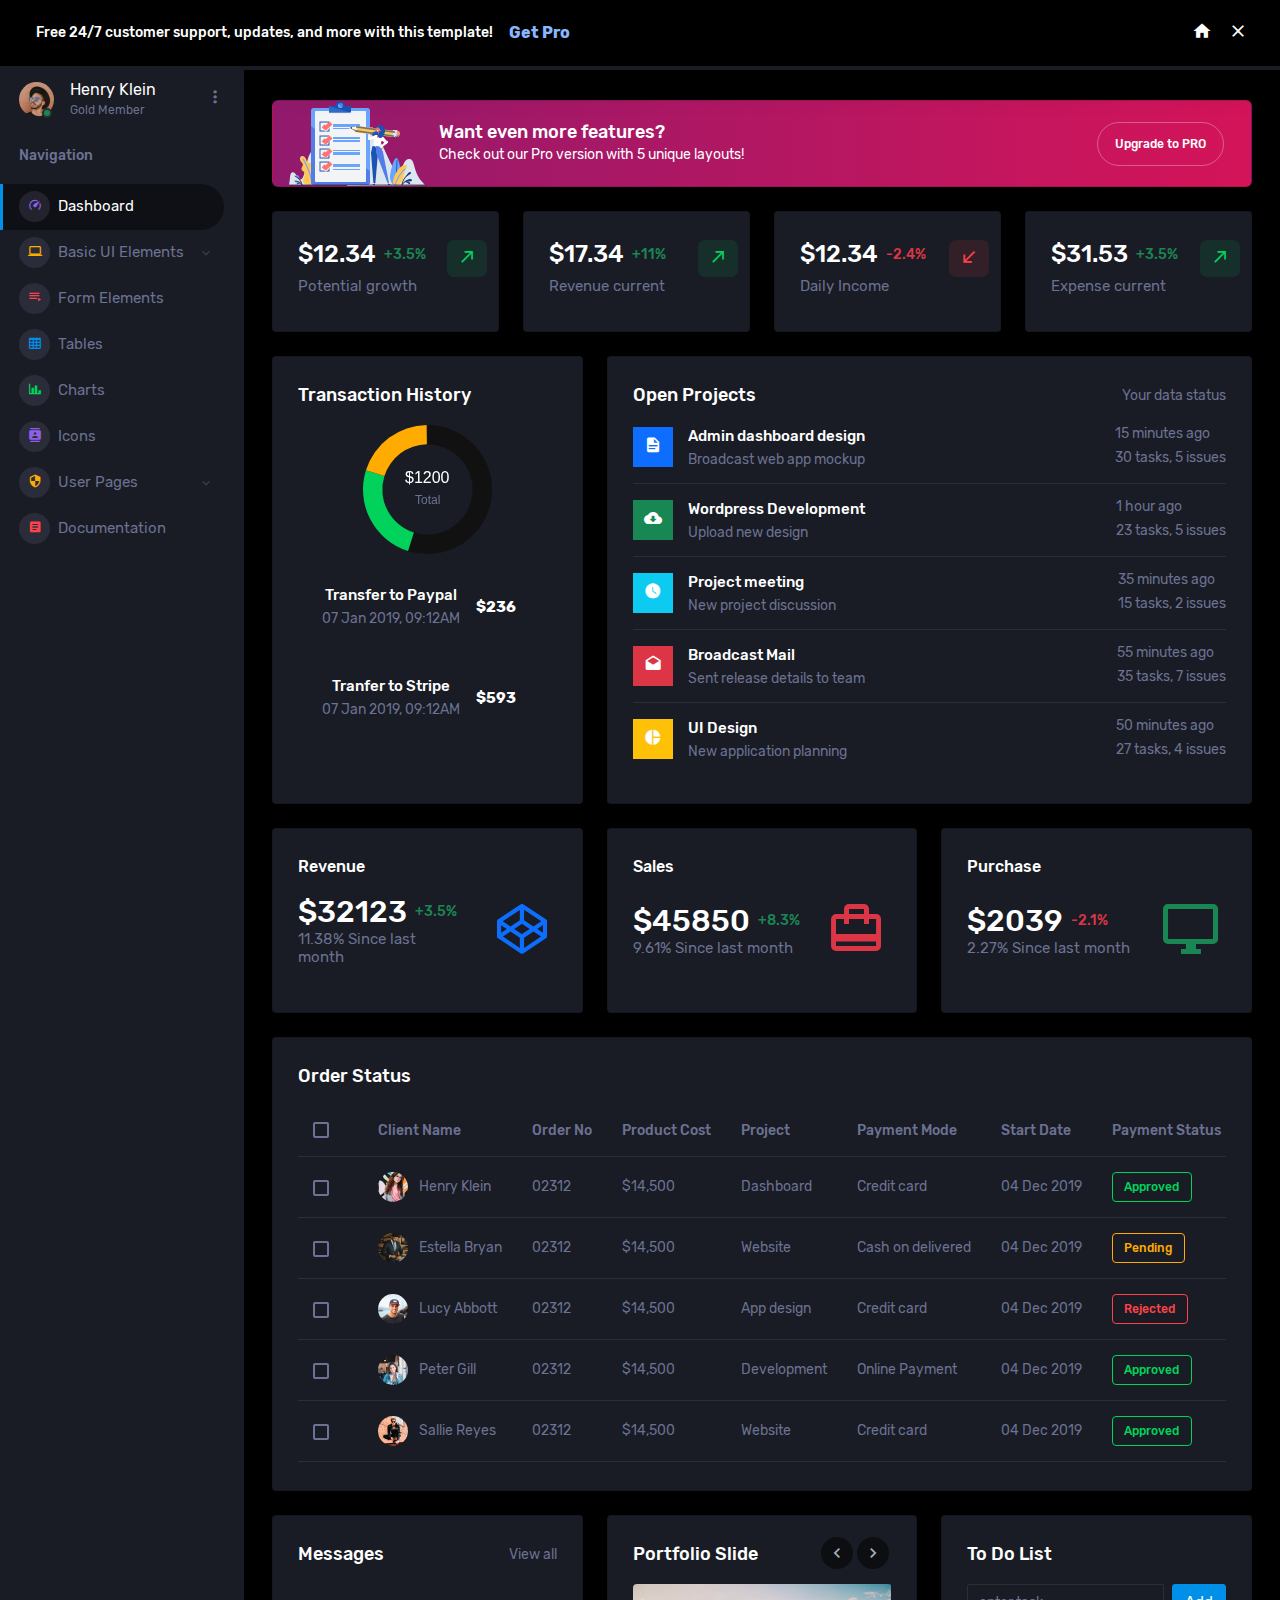
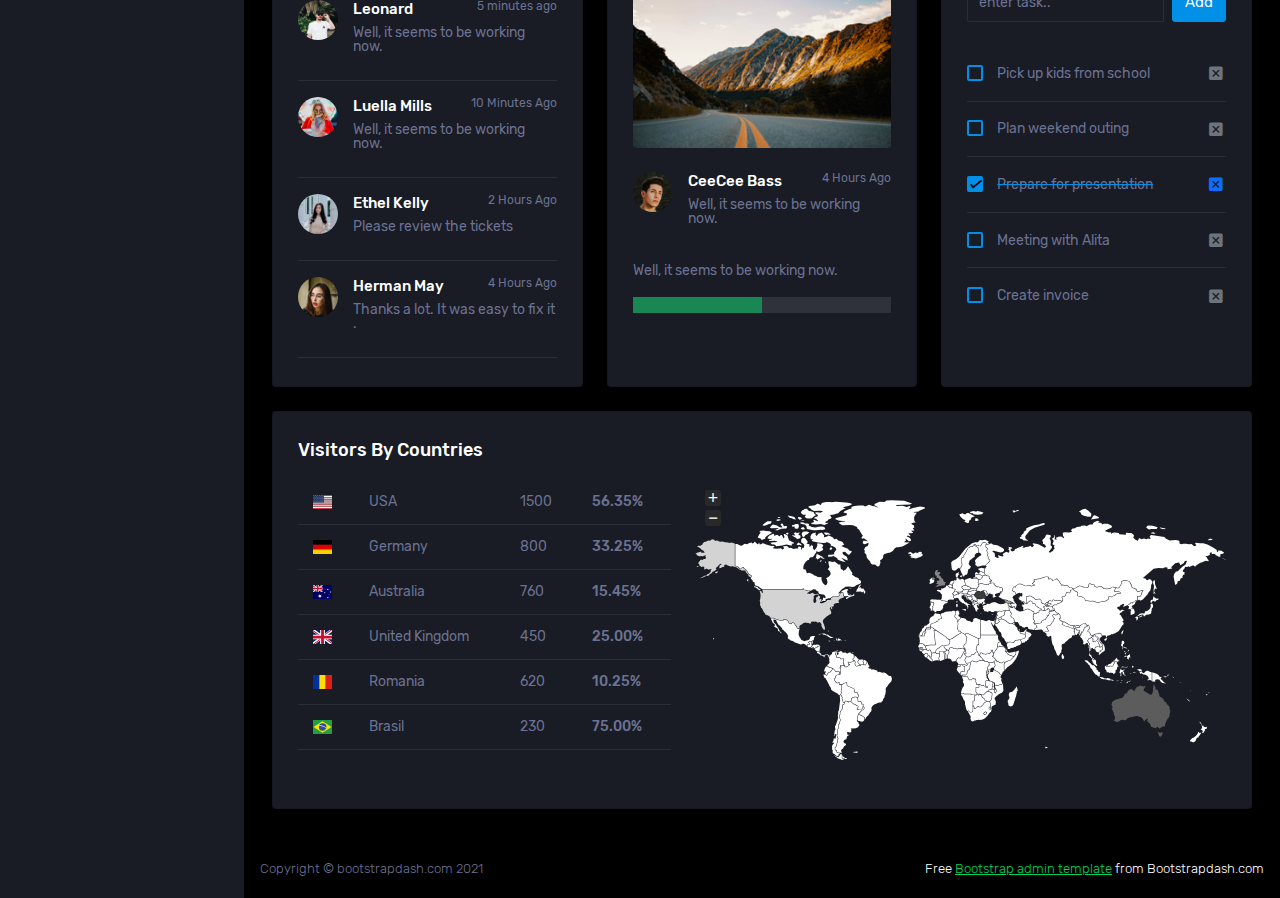
==== public/admin/index.html @ c942c934 "first commit" ====
<!DOCTYPE html>
<html lang="en">
  <head>
    <!-- Required meta tags -->
    <meta charset="utf-8">
    <meta name="viewport" content="width=device-width, initial-scale=1, shrink-to-fit=no">
    <title>Admin</title>
    <!-- plugins:css -->
    <link rel="stylesheet" href="assets/vendors/mdi/css/materialdesignicons.min.css">
    <link rel="stylesheet" href="assets/vendors/css/vendor.bundle.base.css">
    <!-- endinject -->
    <!-- Plugin css for this page -->
    <link rel="stylesheet" href="assets/vendors/jvectormap/jquery-jvectormap.css">
    <link rel="stylesheet" href="assets/vendors/flag-icon-css/css/flag-icon.min.css">
    <link rel="stylesheet" href="assets/vendors/owl-carousel-2/owl.carousel.min.css">
    <link rel="stylesheet" href="assets/vendors/owl-carousel-2/owl.theme.default.min.css">
    <!-- End plugin css for this page -->
    <!-- inject:css -->
    <!-- endinject -->
    <!-- Layout styles -->
    <link rel="stylesheet" href="assets/css/style.css">
    <!-- End layout styles -->
    <link rel="shortcut icon" href="assets/images/favicon.png" />
  </head>
  <body>
     <div class="container-scroller">
      <div class="row p-0 m-0 proBanner" id="proBanner">
        <div class="col-md-12 p-0 m-0">
          <div class="card-body card-body-padding d-flex align-items-center justify-content-between">
            <div class="ps-lg-1">
              <div class="d-flex align-items-center justify-content-between">
                <p class="mb-0 font-weight-medium me-3 buy-now-text">Free 24/7 customer support, updates, and more with this template!</p>
                <a href="https://www.bootstrapdash.com/product/corona-free/?utm_source=organic&utm_medium=banner&utm_campaign=buynow_demo" target="_blank" class="btn me-2 buy-now-btn border-0">Get Pro</a>
              </div>
            </div>
            <div class="d-flex align-items-center justify-content-between">
              <a href="https://www.bootstrapdash.com/product/corona-free/"><i class="mdi mdi-home me-3 text-white"></i></a>
              <button id="bannerClose" class="btn border-0 p-0">
                <i class="mdi mdi-close text-white me-0"></i>
              </button>
            </div>
          </div>
        </div>
      </div>
      <!-- partial:partials/_sidebar.html -->
      <nav class="sidebar sidebar-offcanvas" id="sidebar">
        <div class="sidebar-brand-wrapper d-none d-lg-flex align-items-center justify-content-center fixed-top">
          <a class="sidebar-brand brand-logo" href="index.html"><img src="assets/images/logo.svg" alt="logo" /></a>
          <a class="sidebar-brand brand-logo-mini" href="index.html"><img src="assets/images/logo-mini.svg" alt="logo" /></a>
        </div>
        <ul class="nav">
          <li class="nav-item profile">
            <div class="profile-desc">
              <div class="profile-pic">
                <div class="count-indicator">
                  <img class="img-xs rounded-circle " src="assets/images/faces/face15.jpg" alt="">
                  <span class="count bg-success"></span>
                </div>
                <div class="profile-name">
                  <h5 class="mb-0 font-weight-normal">Henry Klein</h5>
                  <span>Gold Member</span>
                </div>
              </div>
              <a href="#" id="profile-dropdown" data-bs-toggle="dropdown"><i class="mdi mdi-dots-vertical"></i></a>
              <div class="dropdown-menu dropdown-menu-right sidebar-dropdown preview-list" aria-labelledby="profile-dropdown">
                <a href="#" class="dropdown-item preview-item">
                  <div class="preview-thumbnail">
                    <div class="preview-icon bg-dark rounded-circle">
                      <i class="mdi mdi-settings text-primary"></i>
                    </div>
                  </div>
                  <div class="preview-item-content">
                    <p class="preview-subject ellipsis mb-1 text-small">Account settings</p>
                  </div>
                </a>
                <div class="dropdown-divider"></div>
                <a href="#" class="dropdown-item preview-item">
                  <div class="preview-thumbnail">
                    <div class="preview-icon bg-dark rounded-circle">
                      <i class="mdi mdi-onepassword  text-info"></i>
                    </div>
                  </div>
                  <div class="preview-item-content">
                    <p class="preview-subject ellipsis mb-1 text-small">Change Password</p>
                  </div>
                </a>
                <div class="dropdown-divider"></div>
                <a href="#" class="dropdown-item preview-item">
                  <div class="preview-thumbnail">
                    <div class="preview-icon bg-dark rounded-circle">
                      <i class="mdi mdi-calendar-today text-success"></i>
                    </div>
                  </div>
                  <div class="preview-item-content">
                    <p class="preview-subject ellipsis mb-1 text-small">To-do list</p>
                  </div>
                </a>
              </div>
            </div>
          </li>
          <li class="nav-item nav-category">
            <span class="nav-link">Navigation</span>
          </li>
          <li class="nav-item menu-items">
            <a class="nav-link" href="index.html">
              <span class="menu-icon">
                <i class="mdi mdi-speedometer"></i>
              </span>
              <span class="menu-title">Dashboard</span>
            </a>
          </li>
          <li class="nav-item menu-items">
            <a class="nav-link" data-bs-toggle="collapse" href="#ui-basic" aria-expanded="false" aria-controls="ui-basic">
              <span class="menu-icon">
                <i class="mdi mdi-laptop"></i>
              </span>
              <span class="menu-title">Basic UI Elements</span>
              <i class="menu-arrow"></i>
            </a>
            <div class="collapse" id="ui-basic">
              <ul class="nav flex-column sub-menu">
                <li class="nav-item"> <a class="nav-link" href="pages/ui-features/buttons.html">Buttons</a></li>
                <li class="nav-item"> <a class="nav-link" href="pages/ui-features/dropdowns.html">Dropdowns</a></li>
                <li class="nav-item"> <a class="nav-link" href="pages/ui-features/typography.html">Typography</a></li>
              </ul>
            </div>
          </li>
          <li class="nav-item menu-items">
            <a class="nav-link" href="pages/forms/basic_elements.html">
              <span class="menu-icon">
                <i class="mdi mdi-playlist-play"></i>
              </span>
              <span class="menu-title">Form Elements</span>
            </a>
          </li>
          <li class="nav-item menu-items">
            <a class="nav-link" href="pages/tables/basic-table.html">
              <span class="menu-icon">
                <i class="mdi mdi-table-large"></i>
              </span>
              <span class="menu-title">Tables</span>
            </a>
          </li>
          <li class="nav-item menu-items">
            <a class="nav-link" href="pages/charts/chartjs.html">
              <span class="menu-icon">
                <i class="mdi mdi-chart-bar"></i>
              </span>
              <span class="menu-title">Charts</span>
            </a>
          </li>
          <li class="nav-item menu-items">
            <a class="nav-link" href="pages/icons/mdi.html">
              <span class="menu-icon">
                <i class="mdi mdi-contacts"></i>
              </span>
              <span class="menu-title">Icons</span>
            </a>
          </li>
          <li class="nav-item menu-items">
            <a class="nav-link" data-bs-toggle="collapse" href="#auth" aria-expanded="false" aria-controls="auth">
              <span class="menu-icon">
                <i class="mdi mdi-security"></i>
              </span>
              <span class="menu-title">User Pages</span>
              <i class="menu-arrow"></i>
            </a>
            <div class="collapse" id="auth">
              <ul class="nav flex-column sub-menu">
                <li class="nav-item"> <a class="nav-link" href="pages/samples/blank-page.html"> Blank Page </a></li>
                <li class="nav-item"> <a class="nav-link" href="pages/samples/error-404.html"> 404 </a></li>
                <li class="nav-item"> <a class="nav-link" href="pages/samples/error-500.html"> 500 </a></li>
                <li class="nav-item"> <a class="nav-link" href="pages/samples/login.html"> Login </a></li>
                <li class="nav-item"> <a class="nav-link" href="pages/samples/register.html"> Register </a></li>
              </ul>
            </div>
          </li>
          <li class="nav-item menu-items">
            <a class="nav-link" href="http://www.bootstrapdash.com/demo/corona-free/jquery/documentation/documentation.html">
              <span class="menu-icon">
                <i class="mdi mdi-file-document-box"></i>
              </span>
              <span class="menu-title">Documentation</span>
            </a>
          </li>
        </ul>
      </nav>
      <!-- partial -->
      <div class="container-fluid page-body-wrapper">
        <!-- partial:partials/_navbar.html -->
        <nav class="navbar p-0 fixed-top d-flex flex-row">
          <div class="navbar-brand-wrapper d-flex d-lg-none align-items-center justify-content-center">
            <a class="navbar-brand brand-logo-mini" href="index.html"><img src="assets/images/logo-mini.svg" alt="logo" /></a>
          </div>
          <div class="navbar-menu-wrapper flex-grow d-flex align-items-stretch">
            <button class="navbar-toggler navbar-toggler align-self-center" type="button" data-toggle="minimize">
              <span class="mdi mdi-menu"></span>
            </button>
            <ul class="navbar-nav w-100">
              <li class="nav-item w-100">
                <form class="nav-link mt-2 mt-md-0 d-none d-lg-flex search">
                  <input type="text" class="form-control" placeholder="Search products">
                </form>
              </li>
            </ul>
            <ul class="navbar-nav navbar-nav-right">
              <li class="nav-item dropdown d-none d-lg-block">
                <a class="nav-link btn btn-success create-new-button" id="createbuttonDropdown" data-bs-toggle="dropdown" aria-expanded="false" href="#">+ Create New Project</a>
                <div class="dropdown-menu dropdown-menu-right navbar-dropdown preview-list" aria-labelledby="createbuttonDropdown">
                  <h6 class="p-3 mb-0">Projects</h6>
                  <div class="dropdown-divider"></div>
                  <a class="dropdown-item preview-item">
                    <div class="preview-thumbnail">
                      <div class="preview-icon bg-dark rounded-circle">
                        <i class="mdi mdi-file-outline text-primary"></i>
                      </div>
                    </div>
                    <div class="preview-item-content">
                      <p class="preview-subject ellipsis mb-1">Software Development</p>
                    </div>
                  </a>
                  <div class="dropdown-divider"></div>
                  <a class="dropdown-item preview-item">
                    <div class="preview-thumbnail">
                      <div class="preview-icon bg-dark rounded-circle">
                        <i class="mdi mdi-web text-info"></i>
                      </div>
                    </div>
                    <div class="preview-item-content">
                      <p class="preview-subject ellipsis mb-1">UI Development</p>
                    </div>
                  </a>
                  <div class="dropdown-divider"></div>
                  <a class="dropdown-item preview-item">
                    <div class="preview-thumbnail">
                      <div class="preview-icon bg-dark rounded-circle">
                        <i class="mdi mdi-layers text-danger"></i>
                      </div>
                    </div>
                    <div class="preview-item-content">
                      <p class="preview-subject ellipsis mb-1">Software Testing</p>
                    </div>
                  </a>
                  <div class="dropdown-divider"></div>
                  <p class="p-3 mb-0 text-center">See all projects</p>
                </div>
              </li>
              <li class="nav-item nav-settings d-none d-lg-block">
                <a class="nav-link" href="#">
                  <i class="mdi mdi-view-grid"></i>
                </a>
              </li>
              <li class="nav-item dropdown border-left">
                <a class="nav-link count-indicator dropdown-toggle" id="messageDropdown" href="#" data-bs-toggle="dropdown" aria-expanded="false">
                  <i class="mdi mdi-email"></i>
                  <span class="count bg-success"></span>
                </a>
                <div class="dropdown-menu dropdown-menu-right navbar-dropdown preview-list" aria-labelledby="messageDropdown">
                  <h6 class="p-3 mb-0">Messages</h6>
                  <div class="dropdown-divider"></div>
                  <a class="dropdown-item preview-item">
                    <div class="preview-thumbnail">
                      <img src="assets/images/faces/face4.jpg" alt="image" class="rounded-circle profile-pic">
                    </div>
                    <div class="preview-item-content">
                      <p class="preview-subject ellipsis mb-1">Mark send you a message</p>
                      <p class="text-muted mb-0"> 1 Minutes ago </p>
                    </div>
                  </a>
                  <div class="dropdown-divider"></div>
                  <a class="dropdown-item preview-item">
                    <div class="preview-thumbnail">
                      <img src="assets/images/faces/face2.jpg" alt="image" class="rounded-circle profile-pic">
                    </div>
                    <div class="preview-item-content">
                      <p class="preview-subject ellipsis mb-1">Cregh send you a message</p>
                      <p class="text-muted mb-0"> 15 Minutes ago </p>
                    </div>
                  </a>
                  <div class="dropdown-divider"></div>
                  <a class="dropdown-item preview-item">
                    <div class="preview-thumbnail">
                      <img src="assets/images/faces/face3.jpg" alt="image" class="rounded-circle profile-pic">
                    </div>
                    <div class="preview-item-content">
                      <p class="preview-subject ellipsis mb-1">Profile picture updated</p>
                      <p class="text-muted mb-0"> 18 Minutes ago </p>
                    </div>
                  </a>
                  <div class="dropdown-divider"></div>
                  <p class="p-3 mb-0 text-center">4 new messages</p>
                </div>
              </li>
              <li class="nav-item dropdown border-left">
                <a class="nav-link count-indicator dropdown-toggle" id="notificationDropdown" href="#" data-bs-toggle="dropdown">
                  <i class="mdi mdi-bell"></i>
                  <span class="count bg-danger"></span>
                </a>
                <div class="dropdown-menu dropdown-menu-right navbar-dropdown preview-list" aria-labelledby="notificationDropdown">
                  <h6 class="p-3 mb-0">Notifications</h6>
                  <div class="dropdown-divider"></div>
                  <a class="dropdown-item preview-item">
                    <div class="preview-thumbnail">
                      <div class="preview-icon bg-dark rounded-circle">
                        <i class="mdi mdi-calendar text-success"></i>
                      </div>
                    </div>
                    <div class="preview-item-content">
                      <p class="preview-subject mb-1">Event today</p>
                      <p class="text-muted ellipsis mb-0"> Just a reminder that you have an event today </p>
                    </div>
                  </a>
                  <div class="dropdown-divider"></div>
                  <a class="dropdown-item preview-item">
                    <div class="preview-thumbnail">
                      <div class="preview-icon bg-dark rounded-circle">
                        <i class="mdi mdi-settings text-danger"></i>
                      </div>
                    </div>
                    <div class="preview-item-content">
                      <p class="preview-subject mb-1">Settings</p>
                      <p class="text-muted ellipsis mb-0"> Update dashboard </p>
                    </div>
                  </a>
                  <div class="dropdown-divider"></div>
                  <a class="dropdown-item preview-item">
                    <div class="preview-thumbnail">
                      <div class="preview-icon bg-dark rounded-circle">
                        <i class="mdi mdi-link-variant text-warning"></i>
                      </div>
                    </div>
                    <div class="preview-item-content">
                      <p class="preview-subject mb-1">Launch Admin</p>
                      <p class="text-muted ellipsis mb-0"> New admin wow! </p>
                    </div>
                  </a>
                  <div class="dropdown-divider"></div>
                  <p class="p-3 mb-0 text-center">See all notifications</p>
                </div>
              </li>
              <li class="nav-item dropdown">
                <a class="nav-link" id="profileDropdown" href="#" data-bs-toggle="dropdown">
                  <div class="navbar-profile">
                    <img class="img-xs rounded-circle" src="assets/images/faces/face15.jpg" alt="">
                    <p class="mb-0 d-none d-sm-block navbar-profile-name">Henry Klein</p>
                    <i class="mdi mdi-menu-down d-none d-sm-block"></i>
                  </div>
                </a>
                <div class="dropdown-menu dropdown-menu-right navbar-dropdown preview-list" aria-labelledby="profileDropdown">
                  <h6 class="p-3 mb-0">Profile</h6>
                  <div class="dropdown-divider"></div>
                  <a class="dropdown-item preview-item">
                    <div class="preview-thumbnail">
                      <div class="preview-icon bg-dark rounded-circle">
                        <i class="mdi mdi-settings text-success"></i>
                      </div>
                    </div>
                    <div class="preview-item-content">
                      <p class="preview-subject mb-1">Settings</p>
                    </div>
                  </a>
                  <div class="dropdown-divider"></div>
                  <a class="dropdown-item preview-item">
                    <div class="preview-thumbnail">
                      <div class="preview-icon bg-dark rounded-circle">
                        <i class="mdi mdi-logout text-danger"></i>
                      </div>
                    </div>
                    <div class="preview-item-content">
                      <p class="preview-subject mb-1">Log out</p>
                    </div>
                  </a>
                  <div class="dropdown-divider"></div>
                  <p class="p-3 mb-0 text-center">Advanced settings</p>
                </div>
              </li>
            </ul>
            <button class="navbar-toggler navbar-toggler-right d-lg-none align-self-center" type="button" data-toggle="offcanvas">
              <span class="mdi mdi-format-line-spacing"></span>
            </button>
          </div>
        </nav>
        <!-- partial -->
        <div class="main-panel">
          <div class="content-wrapper">
            <div class="row">
              <div class="col-12 grid-margin stretch-card">
                <div class="card corona-gradient-card">
                  <div class="card-body py-0 px-0 px-sm-3">
                    <div class="row align-items-center">
                      <div class="col-4 col-sm-3 col-xl-2">
                        <img src="assets/images/dashboard/Group126@2x.png" class="gradient-corona-img img-fluid" alt="">
                      </div>
                      <div class="col-5 col-sm-7 col-xl-8 p-0">
                        <h4 class="mb-1 mb-sm-0">Want even more features?</h4>
                        <p class="mb-0 font-weight-normal d-none d-sm-block">Check out our Pro version with 5 unique layouts!</p>
                      </div>
                      <div class="col-3 col-sm-2 col-xl-2 ps-0 text-center">
                        <span>
                          <a href="https://www.bootstrapdash.com/product/corona-admin-template/" target="_blank" class="btn btn-outline-light btn-rounded get-started-btn">Upgrade to PRO</a>
                        </span>
                      </div>
                    </div>
                  </div>
                </div>
              </div>
            </div>
            <div class="row">
              <div class="col-xl-3 col-sm-6 grid-margin stretch-card">
                <div class="card">
                  <div class="card-body">
                    <div class="row">
                      <div class="col-9">
                        <div class="d-flex align-items-center align-self-start">
                          <h3 class="mb-0">$12.34</h3>
                          <p class="text-success ms-2 mb-0 font-weight-medium">+3.5%</p>
                        </div>
                      </div>
                      <div class="col-3">
                        <div class="icon icon-box-success ">
                          <span class="mdi mdi-arrow-top-right icon-item"></span>
                        </div>
                      </div>
                    </div>
                    <h6 class="text-muted font-weight-normal">Potential growth</h6>
                  </div>
                </div>
              </div>
              <div class="col-xl-3 col-sm-6 grid-margin stretch-card">
                <div class="card">
                  <div class="card-body">
                    <div class="row">
                      <div class="col-9">
                        <div class="d-flex align-items-center align-self-start">
                          <h3 class="mb-0">$17.34</h3>
                          <p class="text-success ms-2 mb-0 font-weight-medium">+11%</p>
                        </div>
                      </div>
                      <div class="col-3">
                        <div class="icon icon-box-success">
                          <span class="mdi mdi-arrow-top-right icon-item"></span>
                        </div>
                      </div>
                    </div>
                    <h6 class="text-muted font-weight-normal">Revenue current</h6>
                  </div>
                </div>
              </div>
              <div class="col-xl-3 col-sm-6 grid-margin stretch-card">
                <div class="card">
                  <div class="card-body">
                    <div class="row">
                      <div class="col-9">
                        <div class="d-flex align-items-center align-self-start">
                          <h3 class="mb-0">$12.34</h3>
                          <p class="text-danger ms-2 mb-0 font-weight-medium">-2.4%</p>
                        </div>
                      </div>
                      <div class="col-3">
                        <div class="icon icon-box-danger">
                          <span class="mdi mdi-arrow-bottom-left icon-item"></span>
                        </div>
                      </div>
                    </div>
                    <h6 class="text-muted font-weight-normal">Daily Income</h6>
                  </div>
                </div>
              </div>
              <div class="col-xl-3 col-sm-6 grid-margin stretch-card">
                <div class="card">
                  <div class="card-body">
                    <div class="row">
                      <div class="col-9">
                        <div class="d-flex align-items-center align-self-start">
                          <h3 class="mb-0">$31.53</h3>
                          <p class="text-success ms-2 mb-0 font-weight-medium">+3.5%</p>
                        </div>
                      </div>
                      <div class="col-3">
                        <div class="icon icon-box-success ">
                          <span class="mdi mdi-arrow-top-right icon-item"></span>
                        </div>
                      </div>
                    </div>
                    <h6 class="text-muted font-weight-normal">Expense current</h6>
                  </div>
                </div>
              </div>
            </div>
            <div class="row">
              <div class="col-md-4 grid-margin stretch-card">
                <div class="card">
                  <div class="card-body">
                    <h4 class="card-title">Transaction History</h4>
                    <canvas id="transaction-history" class="transaction-chart"></canvas>
                    <div class="bg-gray-dark d-flex d-md-block d-xl-flex flex-row py-3 px-4 px-md-3 px-xl-4 rounded mt-3">
                      <div class="text-md-center text-xl-left">
                        <h6 class="mb-1">Transfer to Paypal</h6>
                        <p class="text-muted mb-0">07 Jan 2019, 09:12AM</p>
                      </div>
                      <div class="align-self-center flex-grow text-right text-md-center text-xl-right py-md-2 py-xl-0">
                        <h6 class="font-weight-bold mb-0">$236</h6>
                      </div>
                    </div>
                    <div class="bg-gray-dark d-flex d-md-block d-xl-flex flex-row py-3 px-4 px-md-3 px-xl-4 rounded mt-3">
                      <div class="text-md-center text-xl-left">
                        <h6 class="mb-1">Tranfer to Stripe</h6>
                        <p class="text-muted mb-0">07 Jan 2019, 09:12AM</p>
                      </div>
                      <div class="align-self-center flex-grow text-right text-md-center text-xl-right py-md-2 py-xl-0">
                        <h6 class="font-weight-bold mb-0">$593</h6>
                      </div>
                    </div>
                  </div>
                </div>
              </div>
              <div class="col-md-8 grid-margin stretch-card">
                <div class="card">
                  <div class="card-body">
                    <div class="d-flex flex-row justify-content-between">
                      <h4 class="card-title mb-1">Open Projects</h4>
                      <p class="text-muted mb-1">Your data status</p>
                    </div>
                    <div class="row">
                      <div class="col-12">
                        <div class="preview-list">
                          <div class="preview-item border-bottom">
                            <div class="preview-thumbnail">
                              <div class="preview-icon bg-primary">
                                <i class="mdi mdi-file-document"></i>
                              </div>
                            </div>
                            <div class="preview-item-content d-sm-flex flex-grow">
                              <div class="flex-grow">
                                <h6 class="preview-subject">Admin dashboard design</h6>
                                <p class="text-muted mb-0">Broadcast web app mockup</p>
                              </div>
                              <div class="me-auto text-sm-right pt-2 pt-sm-0">
                                <p class="text-muted">15 minutes ago</p>
                                <p class="text-muted mb-0">30 tasks, 5 issues </p>
                              </div>
                            </div>
                          </div>
                          <div class="preview-item border-bottom">
                            <div class="preview-thumbnail">
                              <div class="preview-icon bg-success">
                                <i class="mdi mdi-cloud-download"></i>
                              </div>
                            </div>
                            <div class="preview-item-content d-sm-flex flex-grow">
                              <div class="flex-grow">
                                <h6 class="preview-subject">Wordpress Development</h6>
                                <p class="text-muted mb-0">Upload new design</p>
                              </div>
                              <div class="me-auto text-sm-right pt-2 pt-sm-0">
                                <p class="text-muted">1 hour ago</p>
                                <p class="text-muted mb-0">23 tasks, 5 issues </p>
                              </div>
                            </div>
                          </div>
                          <div class="preview-item border-bottom">
                            <div class="preview-thumbnail">
                              <div class="preview-icon bg-info">
                                <i class="mdi mdi-clock"></i>
                              </div>
                            </div>
                            <div class="preview-item-content d-sm-flex flex-grow">
                              <div class="flex-grow">
                                <h6 class="preview-subject">Project meeting</h6>
                                <p class="text-muted mb-0">New project discussion</p>
                              </div>
                              <div class="me-auto text-sm-right pt-2 pt-sm-0">
                                <p class="text-muted">35 minutes ago</p>
                                <p class="text-muted mb-0">15 tasks, 2 issues</p>
                              </div>
                            </div>
                          </div>
                          <div class="preview-item border-bottom">
                            <div class="preview-thumbnail">
                              <div class="preview-icon bg-danger">
                                <i class="mdi mdi-email-open"></i>
                              </div>
                            </div>
                            <div class="preview-item-content d-sm-flex flex-grow">
                              <div class="flex-grow">
                                <h6 class="preview-subject">Broadcast Mail</h6>
                                <p class="text-muted mb-0">Sent release details to team</p>
                              </div>
                              <div class="me-auto text-sm-right pt-2 pt-sm-0">
                                <p class="text-muted">55 minutes ago</p>
                                <p class="text-muted mb-0">35 tasks, 7 issues </p>
                              </div>
                            </div>
                          </div>
                          <div class="preview-item">
                            <div class="preview-thumbnail">
                              <div class="preview-icon bg-warning">
                                <i class="mdi mdi-chart-pie"></i>
                              </div>
                            </div>
                            <div class="preview-item-content d-sm-flex flex-grow">
                              <div class="flex-grow">
                                <h6 class="preview-subject">UI Design</h6>
                                <p class="text-muted mb-0">New application planning</p>
                              </div>
                              <div class="me-auto text-sm-right pt-2 pt-sm-0">
                                <p class="text-muted">50 minutes ago</p>
                                <p class="text-muted mb-0">27 tasks, 4 issues </p>
                              </div>
                            </div>
                          </div>
                        </div>
                      </div>
                    </div>
                  </div>
                </div>
              </div>
            </div>
            <div class="row">
              <div class="col-sm-4 grid-margin">
                <div class="card">
                  <div class="card-body">
                    <h5>Revenue</h5>
                    <div class="row">
                      <div class="col-8 col-sm-12 col-xl-8 my-auto">
                        <div class="d-flex d-sm-block d-md-flex align-items-center">
                          <h2 class="mb-0">$32123</h2>
                          <p class="text-success ms-2 mb-0 font-weight-medium">+3.5%</p>
                        </div>
                        <h6 class="text-muted font-weight-normal">11.38% Since last month</h6>
                      </div>
                      <div class="col-4 col-sm-12 col-xl-4 text-center text-xl-right">
                        <i class="icon-lg mdi mdi-codepen text-primary ms-auto"></i>
                      </div>
                    </div>
                  </div>
                </div>
              </div>
              <div class="col-sm-4 grid-margin">
                <div class="card">
                  <div class="card-body">
                    <h5>Sales</h5>
                    <div class="row">
                      <div class="col-8 col-sm-12 col-xl-8 my-auto">
                        <div class="d-flex d-sm-block d-md-flex align-items-center">
                          <h2 class="mb-0">$45850</h2>
                          <p class="text-success ms-2 mb-0 font-weight-medium">+8.3%</p>
                        </div>
                        <h6 class="text-muted font-weight-normal"> 9.61% Since last month</h6>
                      </div>
                      <div class="col-4 col-sm-12 col-xl-4 text-center text-xl-right">
                        <i class="icon-lg mdi mdi-wallet-travel text-danger ms-auto"></i>
                      </div>
                    </div>
                  </div>
                </div>
              </div>
              <div class="col-sm-4 grid-margin">
                <div class="card">
                  <div class="card-body">
                    <h5>Purchase</h5>
                    <div class="row">
                      <div class="col-8 col-sm-12 col-xl-8 my-auto">
                        <div class="d-flex d-sm-block d-md-flex align-items-center">
                          <h2 class="mb-0">$2039</h2>
                          <p class="text-danger ms-2 mb-0 font-weight-medium">-2.1% </p>
                        </div>
                        <h6 class="text-muted font-weight-normal">2.27% Since last month</h6>
                      </div>
                      <div class="col-4 col-sm-12 col-xl-4 text-center text-xl-right">
                        <i class="icon-lg mdi mdi-monitor text-success ms-auto"></i>
                      </div>
                    </div>
                  </div>
                </div>
              </div>
            </div>
            <div class="row ">
              <div class="col-12 grid-margin">
                <div class="card">
                  <div class="card-body">
                    <h4 class="card-title">Order Status</h4>
                    <div class="table-responsive">
                      <table class="table">
                        <thead>
                          <tr>
                            <th>
                              <div class="form-check form-check-muted m-0">
                                <label class="form-check-label">
                                  <input type="checkbox" class="form-check-input">
                                </label>
                              </div>
                            </th>
                            <th> Client Name </th>
                            <th> Order No </th>
                            <th> Product Cost </th>
                            <th> Project </th>
                            <th> Payment Mode </th>
                            <th> Start Date </th>
                            <th> Payment Status </th>
                          </tr>
                        </thead>
                        <tbody>
                          <tr>
                            <td>
                              <div class="form-check form-check-muted m-0">
                                <label class="form-check-label">
                                  <input type="checkbox" class="form-check-input">
                                </label>
                              </div>
                            </td>
                            <td>
                              <img src="assets/images/faces/face1.jpg" alt="image" />
                              <span class="ps-2">Henry Klein</span>
                            </td>
                            <td> 02312 </td>
                            <td> $14,500 </td>
                            <td> Dashboard </td>
                            <td> Credit card </td>
                            <td> 04 Dec 2019 </td>
                            <td>
                              <div class="badge badge-outline-success">Approved</div>
                            </td>
                          </tr>
                          <tr>
                            <td>
                              <div class="form-check form-check-muted m-0">
                                <label class="form-check-label">
                                  <input type="checkbox" class="form-check-input">
                                </label>
                              </div>
                            </td>
                            <td>
                              <img src="assets/images/faces/face2.jpg" alt="image" />
                              <span class="ps-2">Estella Bryan</span>
                            </td>
                            <td> 02312 </td>
                            <td> $14,500 </td>
                            <td> Website </td>
                            <td> Cash on delivered </td>
                            <td> 04 Dec 2019 </td>
                            <td>
                              <div class="badge badge-outline-warning">Pending</div>
                            </td>
                          </tr>
                          <tr>
                            <td>
                              <div class="form-check form-check-muted m-0">
                                <label class="form-check-label">
                                  <input type="checkbox" class="form-check-input">
                                </label>
                              </div>
                            </td>
                            <td>
                              <img src="assets/images/faces/face5.jpg" alt="image" />
                              <span class="ps-2">Lucy Abbott</span>
                            </td>
                            <td> 02312 </td>
                            <td> $14,500 </td>
                            <td> App design </td>
                            <td> Credit card </td>
                            <td> 04 Dec 2019 </td>
                            <td>
                              <div class="badge badge-outline-danger">Rejected</div>
                            </td>
                          </tr>
                          <tr>
                            <td>
                              <div class="form-check form-check-muted m-0">
                                <label class="form-check-label">
                                  <input type="checkbox" class="form-check-input">
                                </label>
                              </div>
                            </td>
                            <td>
                              <img src="assets/images/faces/face3.jpg" alt="image" />
                              <span class="ps-2">Peter Gill</span>
                            </td>
                            <td> 02312 </td>
                            <td> $14,500 </td>
                            <td> Development </td>
                            <td> Online Payment </td>
                            <td> 04 Dec 2019 </td>
                            <td>
                              <div class="badge badge-outline-success">Approved</div>
                            </td>
                          </tr>
                          <tr>
                            <td>
                              <div class="form-check form-check-muted m-0">
                                <label class="form-check-label">
                                  <input type="checkbox" class="form-check-input">
                                </label>
                              </div>
                            </td>
                            <td>
                              <img src="assets/images/faces/face4.jpg" alt="image" />
                              <span class="ps-2">Sallie Reyes</span>
                            </td>
                            <td> 02312 </td>
                            <td> $14,500 </td>
                            <td> Website </td>
                            <td> Credit card </td>
                            <td> 04 Dec 2019 </td>
                            <td>
                              <div class="badge badge-outline-success">Approved</div>
                            </td>
                          </tr>
                        </tbody>
                      </table>
                    </div>
                  </div>
                </div>
              </div>
            </div>
            <div class="row">
              <div class="col-md-6 col-xl-4 grid-margin stretch-card">
                <div class="card">
                  <div class="card-body">
                    <div class="d-flex flex-row justify-content-between">
                      <h4 class="card-title">Messages</h4>
                      <p class="text-muted mb-1 small">View all</p>
                    </div>
                    <div class="preview-list">
                      <div class="preview-item border-bottom">
                        <div class="preview-thumbnail">
                          <img src="assets/images/faces/face6.jpg" alt="image" class="rounded-circle" />
                        </div>
                        <div class="preview-item-content d-flex flex-grow">
                          <div class="flex-grow">
                            <div class="d-flex d-md-block d-xl-flex justify-content-between">
                              <h6 class="preview-subject">Leonard</h6>
                              <p class="text-muted text-small">5 minutes ago</p>
                            </div>
                            <p class="text-muted">Well, it seems to be working now.</p>
                          </div>
                        </div>
                      </div>
                      <div class="preview-item border-bottom">
                        <div class="preview-thumbnail">
                          <img src="assets/images/faces/face8.jpg" alt="image" class="rounded-circle" />
                        </div>
                        <div class="preview-item-content d-flex flex-grow">
                          <div class="flex-grow">
                            <div class="d-flex d-md-block d-xl-flex justify-content-between">
                              <h6 class="preview-subject">Luella Mills</h6>
                              <p class="text-muted text-small">10 Minutes Ago</p>
                            </div>
                            <p class="text-muted">Well, it seems to be working now.</p>
                          </div>
                        </div>
                      </div>
                      <div class="preview-item border-bottom">
                        <div class="preview-thumbnail">
                          <img src="assets/images/faces/face9.jpg" alt="image" class="rounded-circle" />
                        </div>
                        <div class="preview-item-content d-flex flex-grow">
                          <div class="flex-grow">
                            <div class="d-flex d-md-block d-xl-flex justify-content-between">
                              <h6 class="preview-subject">Ethel Kelly</h6>
                              <p class="text-muted text-small">2 Hours Ago</p>
                            </div>
                            <p class="text-muted">Please review the tickets</p>
                          </div>
                        </div>
                      </div>
                      <div class="preview-item border-bottom">
                        <div class="preview-thumbnail">
                          <img src="assets/images/faces/face11.jpg" alt="image" class="rounded-circle" />
                        </div>
                        <div class="preview-item-content d-flex flex-grow">
                          <div class="flex-grow">
                            <div class="d-flex d-md-block d-xl-flex justify-content-between">
                              <h6 class="preview-subject">Herman May</h6>
                              <p class="text-muted text-small">4 Hours Ago</p>
                            </div>
                            <p class="text-muted">Thanks a lot. It was easy to fix it .</p>
                          </div>
                        </div>
                      </div>
                    </div>
                  </div>
                </div>
              </div>
              <div class="col-md-6 col-xl-4 grid-margin stretch-card">
                <div class="card">
                  <div class="card-body">
                    <h4 class="card-title">Portfolio Slide</h4>
                    <div class="owl-carousel owl-theme full-width owl-carousel-dash portfolio-carousel" id="owl-carousel-basic">
                      <div class="item">
                        <img src="assets/images/dashboard/Rectangle.jpg" alt="">
                      </div>
                      <div class="item">
                        <img src="assets/images/dashboard/Img_5.jpg" alt="">
                      </div>
                      <div class="item">
                        <img src="assets/images/dashboard/img_6.jpg" alt="">
                      </div>
                    </div>
                    <div class="d-flex py-4">
                      <div class="preview-list w-100">
                        <div class="preview-item p-0">
                          <div class="preview-thumbnail">
                            <img src="assets/images/faces/face12.jpg" class="rounded-circle" alt="">
                          </div>
                          <div class="preview-item-content d-flex flex-grow">
                            <div class="flex-grow">
                              <div class="d-flex d-md-block d-xl-flex justify-content-between">
                                <h6 class="preview-subject">CeeCee Bass</h6>
                                <p class="text-muted text-small">4 Hours Ago</p>
                              </div>
                              <p class="text-muted">Well, it seems to be working now.</p>
                            </div>
                          </div>
                        </div>
                      </div>
                    </div>
                    <p class="text-muted">Well, it seems to be working now. </p>
                    <div class="progress progress-md portfolio-progress">
                      <div class="progress-bar bg-success" role="progressbar" style="width: 50%" aria-valuenow="25" aria-valuemin="0" aria-valuemax="100"></div>
                    </div>
                  </div>
                </div>
              </div>
              <div class="col-md-12 col-xl-4 grid-margin stretch-card">
                <div class="card">
                  <div class="card-body">
                    <h4 class="card-title">To do list</h4>
                    <div class="add-items d-flex">
                      <input type="text" class="form-control todo-list-input" placeholder="enter task..">
                      <button class="add btn btn-primary todo-list-add-btn">Add</button>
                    </div>
                    <div class="list-wrapper">
                      <ul class="d-flex flex-column-reverse text-white todo-list todo-list-custom">
                        <li>
                          <div class="form-check form-check-primary">
                            <label class="form-check-label">
                              <input class="checkbox" type="checkbox"> Create invoice </label>
                          </div>
                          <i class="remove mdi mdi-close-box"></i>
                        </li>
                        <li>
                          <div class="form-check form-check-primary">
                            <label class="form-check-label">
                              <input class="checkbox" type="checkbox"> Meeting with Alita </label>
                          </div>
                          <i class="remove mdi mdi-close-box"></i>
                        </li>
                        <li class="completed">
                          <div class="form-check form-check-primary">
                            <label class="form-check-label">
                              <input class="checkbox" type="checkbox" checked> Prepare for presentation </label>
                          </div>
                          <i class="remove mdi mdi-close-box"></i>
                        </li>
                        <li>
                          <div class="form-check form-check-primary">
                            <label class="form-check-label">
                              <input class="checkbox" type="checkbox"> Plan weekend outing </label>
                          </div>
                          <i class="remove mdi mdi-close-box"></i>
                        </li>
                        <li>
                          <div class="form-check form-check-primary">
                            <label class="form-check-label">
                              <input class="checkbox" type="checkbox"> Pick up kids from school </label>
                          </div>
                          <i class="remove mdi mdi-close-box"></i>
                        </li>
                      </ul>
                    </div>
                  </div>
                </div>
              </div>
            </div>
            <div class="row">
              <div class="col-12">
                <div class="card">
                  <div class="card-body">
                    <h4 class="card-title">Visitors by Countries</h4>
                    <div class="row">
                      <div class="col-md-5">
                        <div class="table-responsive">
                          <table class="table">
                            <tbody>
                              <tr>
                                <td>
                                  <i class="flag-icon flag-icon-us"></i>
                                </td>
                                <td>USA</td>
                                <td class="text-right"> 1500 </td>
                                <td class="text-right font-weight-medium"> 56.35% </td>
                              </tr>
                              <tr>
                                <td>
                                  <i class="flag-icon flag-icon-de"></i>
                                </td>
                                <td>Germany</td>
                                <td class="text-right"> 800 </td>
                                <td class="text-right font-weight-medium"> 33.25% </td>
                              </tr>
                              <tr>
                                <td>
                                  <i class="flag-icon flag-icon-au"></i>
                                </td>
                                <td>Australia</td>
                                <td class="text-right"> 760 </td>
                                <td class="text-right font-weight-medium"> 15.45% </td>
                              </tr>
                              <tr>
                                <td>
                                  <i class="flag-icon flag-icon-gb"></i>
                                </td>
                                <td>United Kingdom</td>
                                <td class="text-right"> 450 </td>
                                <td class="text-right font-weight-medium"> 25.00% </td>
                              </tr>
                              <tr>
                                <td>
                                  <i class="flag-icon flag-icon-ro"></i>
                                </td>
                                <td>Romania</td>
                                <td class="text-right"> 620 </td>
                                <td class="text-right font-weight-medium"> 10.25% </td>
                              </tr>
                              <tr>
                                <td>
                                  <i class="flag-icon flag-icon-br"></i>
                                </td>
                                <td>Brasil</td>
                                <td class="text-right"> 230 </td>
                                <td class="text-right font-weight-medium"> 75.00% </td>
                              </tr>
                            </tbody>
                          </table>
                        </div>
                      </div>
                      <div class="col-md-7">
                        <div id="audience-map" class="vector-map"></div>
                      </div>
                    </div>
                  </div>
                </div>
              </div>
            </div>
          </div>
          <!-- content-wrapper ends -->
          <!-- partial:partials/_footer.html -->
          <footer class="footer">
            <div class="d-sm-flex justify-content-center justify-content-sm-between">
              <span class="text-muted d-block text-center text-sm-left d-sm-inline-block">Copyright © bootstrapdash.com 2021</span>
              <span class="float-none float-sm-right d-block mt-1 mt-sm-0 text-center"> Free <a href="https://www.bootstrapdash.com/bootstrap-admin-template/" target="_blank">Bootstrap admin template</a> from Bootstrapdash.com</span>
            </div>
          </footer>
          <!-- partial -->
        </div>
        <!-- main-panel ends -->
      </div>
      <!-- page-body-wrapper ends -->
    </div>
    <!-- container-scroller -->
    <!-- plugins:js -->
    <script src="assets/vendors/js/vendor.bundle.base.js"></script>
    <!-- endinject -->
    <!-- Plugin js for this page -->
    <script src="assets/vendors/chart.js/Chart.min.js"></script>
    <script src="assets/vendors/progressbar.js/progressbar.min.js"></script>
    <script src="assets/vendors/jvectormap/jquery-jvectormap.min.js"></script>
    <script src="assets/vendors/jvectormap/jquery-jvectormap-world-mill-en.js"></script>
    <script src="assets/vendors/owl-carousel-2/owl.carousel.min.js"></script>
    <script src="assets/js/jquery.cookie.js" type="text/javascript"></script>
    <!-- End plugin js for this page -->
    <!-- inject:js -->
    <script src="assets/js/off-canvas.js"></script>
    <script src="assets/js/hoverable-collapse.js"></script>
    <script src="assets/js/misc.js"></script>
    <script src="assets/js/settings.js"></script>
    <script src="assets/js/todolist.js"></script>
    <!-- endinject -->
    <!-- Custom js for this page -->
    <script src="assets/js/dashboard.js"></script>
    <!-- End custom js for this page -->
  </body>
</html>
---- public/admin/assets/vendors/css/vendor.bundle.base.css ----
/*
 * Container style
 */
.ps {
  overflow: hidden !important;
  overflow-anchor: none;
  -ms-overflow-style: none;
  touch-action: auto;
  -ms-touch-action: auto;
}

/*
 * Scrollbar rail styles
 */
.ps__rail-x {
  display: none;
  opacity: 0;
  transition: background-color .2s linear, opacity .2s linear;
  -webkit-transition: background-color .2s linear, opacity .2s linear;
  height: 15px;
  /* there must be 'bottom' or 'top' for ps__rail-x */
  bottom: 0px;
  /* please don't change 'position' */
  position: absolute;
}

.ps__rail-y {
  display: none;
  opacity: 0;
  transition: background-color .2s linear, opacity .2s linear;
  -webkit-transition: background-color .2s linear, opacity .2s linear;
  width: 15px;
  /* there must be 'right' or 'left' for ps__rail-y */
  right: 0;
  /* please don't change 'position' */
  position: absolute;
}

.ps--active-x > .ps__rail-x,
.ps--active-y > .ps__rail-y {
  display: block;
  background-color: transparent;
}

.ps:hover > .ps__rail-x,
.ps:hover > .ps__rail-y,
.ps--focus > .ps__rail-x,
.ps--focus > .ps__rail-y,
.ps--scrolling-x > .ps__rail-x,
.ps--scrolling-y > .ps__rail-y {
  opacity: 0.6;
}

.ps .ps__rail-x:hover,
.ps .ps__rail-y:hover,
.ps .ps__rail-x:focus,
.ps .ps__rail-y:focus,
.ps .ps__rail-x.ps--clicking,
.ps .ps__rail-y.ps--clicking {
  background-color: #eee;
  opacity: 0.9;
}

/*
 * Scrollbar thumb styles
 */
.ps__thumb-x {
  background-color: #aaa;
  border-radius: 6px;
  transition: background-color .2s linear, height .2s ease-in-out;
  -webkit-transition: background-color .2s linear, height .2s ease-in-out;
  height: 6px;
  /* there must be 'bottom' for ps__thumb-x */
  bottom: 2px;
  /* please don't change 'position' */
  position: absolute;
}

.ps__thumb-y {
  background-color: #aaa;
  border-radius: 6px;
  transition: background-color .2s linear, width .2s ease-in-out;
  -webkit-transition: background-color .2s linear, width .2s ease-in-out;
  width: 6px;
  /* there must be 'right' for ps__thumb-y */
  right: 2px;
  /* please don't change 'position' */
  position: absolute;
}

.ps__rail-x:hover > .ps__thumb-x,
.ps__rail-x:focus > .ps__thumb-x,
.ps__rail-x.ps--clicking .ps__thumb-x {
  background-color: #999;
  height: 11px;
}

.ps__rail-y:hover > .ps__thumb-y,
.ps__rail-y:focus > .ps__thumb-y,
.ps__rail-y.ps--clicking .ps__thumb-y {
  background-color: #999;
  width: 11px;
}

/* MS supports */
@supports (-ms-overflow-style: none) {
  .ps {
    overflow: auto !important;
  }
}

@media screen and (-ms-high-contrast: active), (-ms-high-contrast: none) {
  .ps {
    overflow: auto !important;
  }
}
---- public/admin/assets/vendors/flag-icon-css/css/flag-icon.min.css ----
.flag-icon-background{background-size:contain;background-position:50%;background-repeat:no-repeat}.flag-icon{background-size:contain;background-position:50%;background-repeat:no-repeat;position:relative;display:inline-block;width:1.33333333em;line-height:1em}.flag-icon:before{content:'\00a0'}.flag-icon.flag-icon-squared{width:1em}.flag-icon-ad{background-image:url(../flags/4x3/ad.svg)}.flag-icon-ad.flag-icon-squared{background-image:url(../flags/1x1/ad.svg)}.flag-icon-ae{background-image:url(../flags/4x3/ae.svg)}.flag-icon-ae.flag-icon-squared{background-image:url(../flags/1x1/ae.svg)}.flag-icon-af{background-image:url(../flags/4x3/af.svg)}.flag-icon-af.flag-icon-squared{background-image:url(../flags/1x1/af.svg)}.flag-icon-ag{background-image:url(../flags/4x3/ag.svg)}.flag-icon-ag.flag-icon-squared{background-image:url(../flags/1x1/ag.svg)}.flag-icon-ai{background-image:url(../flags/4x3/ai.svg)}.flag-icon-ai.flag-icon-squared{background-image:url(../flags/1x1/ai.svg)}.flag-icon-al{background-image:url(../flags/4x3/al.svg)}.flag-icon-al.flag-icon-squared{background-image:url(../flags/1x1/al.svg)}.flag-icon-am{background-image:url(../flags/4x3/am.svg)}.flag-icon-am.flag-icon-squared{background-image:url(../flags/1x1/am.svg)}.flag-icon-ao{background-image:url(../flags/4x3/ao.svg)}.flag-icon-ao.flag-icon-squared{background-image:url(../flags/1x1/ao.svg)}.flag-icon-aq{background-image:url(../flags/4x3/aq.svg)}.flag-icon-aq.flag-icon-squared{background-image:url(../flags/1x1/aq.svg)}.flag-icon-ar{background-image:url(../flags/4x3/ar.svg)}.flag-icon-ar.flag-icon-squared{background-image:url(../flags/1x1/ar.svg)}.flag-icon-as{background-image:url(../flags/4x3/as.svg)}.flag-icon-as.flag-icon-squared{background-image:url(../flags/1x1/as.svg)}.flag-icon-at{background-image:url(../flags/4x3/at.svg)}.flag-icon-at.flag-icon-squared{background-image:url(../flags/1x1/at.svg)}.flag-icon-au{background-image:url(../flags/4x3/au.svg)}.flag-icon-au.flag-icon-squared{background-image:url(../flags/1x1/au.svg)}.flag-icon-aw{background-image:url(../flags/4x3/aw.svg)}.flag-icon-aw.flag-icon-squared{background-image:url(../flags/1x1/aw.svg)}.flag-icon-ax{background-image:url(../flags/4x3/ax.svg)}.flag-icon-ax.flag-icon-squared{background-image:url(../flags/1x1/ax.svg)}.flag-icon-az{background-image:url(../flags/4x3/az.svg)}.flag-icon-az.flag-icon-squared{background-image:url(../flags/1x1/az.svg)}.flag-icon-ba{background-image:url(../flags/4x3/ba.svg)}.flag-icon-ba.flag-icon-squared{background-image:url(../flags/1x1/ba.svg)}.flag-icon-bb{background-image:url(../flags/4x3/bb.svg)}.flag-icon-bb.flag-icon-squared{background-image:url(../flags/1x1/bb.svg)}.flag-icon-bd{background-image:url(../flags/4x3/bd.svg)}.flag-icon-bd.flag-icon-squared{background-image:url(../flags/1x1/bd.svg)}.flag-icon-be{background-image:url(../flags/4x3/be.svg)}.flag-icon-be.flag-icon-squared{background-image:url(../flags/1x1/be.svg)}.flag-icon-bf{background-image:url(../flags/4x3/bf.svg)}.flag-icon-bf.flag-icon-squared{background-image:url(../flags/1x1/bf.svg)}.flag-icon-bg{background-image:url(../flags/4x3/bg.svg)}.flag-icon-bg.flag-icon-squared{background-image:url(../flags/1x1/bg.svg)}.flag-icon-bh{background-image:url(../flags/4x3/bh.svg)}.flag-icon-bh.flag-icon-squared{background-image:url(../flags/1x1/bh.svg)}.flag-icon-bi{background-image:url(../flags/4x3/bi.svg)}.flag-icon-bi.flag-icon-squared{background-image:url(../flags/1x1/bi.svg)}.flag-icon-bj{background-image:url(../flags/4x3/bj.svg)}.flag-icon-bj.flag-icon-squared{background-image:url(../flags/1x1/bj.svg)}.flag-icon-bl{background-image:url(../flags/4x3/bl.svg)}.flag-icon-bl.flag-icon-squared{background-image:url(../flags/1x1/bl.svg)}.flag-icon-bm{background-image:url(../flags/4x3/bm.svg)}.flag-icon-bm.flag-icon-squared{background-image:url(../flags/1x1/bm.svg)}.flag-icon-bn{background-image:url(../flags/4x3/bn.svg)}.flag-icon-bn.flag-icon-squared{background-image:url(../flags/1x1/bn.svg)}.flag-icon-bo{background-image:url(../flags/4x3/bo.svg)}.flag-icon-bo.flag-icon-squared{background-image:url(../flags/1x1/bo.svg)}.flag-icon-bq{background-image:url(../flags/4x3/bq.svg)}.flag-icon-bq.flag-icon-squared{background-image:url(../flags/1x1/bq.svg)}.flag-icon-br{background-image:url(../flags/4x3/br.svg)}.flag-icon-br.flag-icon-squared{background-image:url(../flags/1x1/br.svg)}.flag-icon-bs{background-image:url(../flags/4x3/bs.svg)}.flag-icon-bs.flag-icon-squared{background-image:url(../flags/1x1/bs.svg)}.flag-icon-bt{background-image:url(../flags/4x3/bt.svg)}.flag-icon-bt.flag-icon-squared{background-image:url(../flags/1x1/bt.svg)}.flag-icon-bv{background-image:url(../flags/4x3/bv.svg)}.flag-icon-bv.flag-icon-squared{background-image:url(../flags/1x1/bv.svg)}.flag-icon-bw{background-image:url(../flags/4x3/bw.svg)}.flag-icon-bw.flag-icon-squared{background-image:url(../flags/1x1/bw.svg)}.flag-icon-by{background-image:url(../flags/4x3/by.svg)}.flag-icon-by.flag-icon-squared{background-image:url(../flags/1x1/by.svg)}.flag-icon-bz{background-image:url(../flags/4x3/bz.svg)}.flag-icon-bz.flag-icon-squared{background-image:url(../flags/1x1/bz.svg)}.flag-icon-ca{background-image:url(../flags/4x3/ca.svg)}.flag-icon-ca.flag-icon-squared{background-image:url(../flags/1x1/ca.svg)}.flag-icon-cc{background-image:url(../flags/4x3/cc.svg)}.flag-icon-cc.flag-icon-squared{background-image:url(../flags/1x1/cc.svg)}.flag-icon-cd{background-image:url(../flags/4x3/cd.svg)}.flag-icon-cd.flag-icon-squared{background-image:url(../flags/1x1/cd.svg)}.flag-icon-cf{background-image:url(../flags/4x3/cf.svg)}.flag-icon-cf.flag-icon-squared{background-image:url(../flags/1x1/cf.svg)}.flag-icon-cg{background-image:url(../flags/4x3/cg.svg)}.flag-icon-cg.flag-icon-squared{background-image:url(../flags/1x1/cg.svg)}.flag-icon-ch{background-image:url(../flags/4x3/ch.svg)}.flag-icon-ch.flag-icon-squared{background-image:url(../flags/1x1/ch.svg)}.flag-icon-ci{background-image:url(../flags/4x3/ci.svg)}.flag-icon-ci.flag-icon-squared{background-image:url(../flags/1x1/ci.svg)}.flag-icon-ck{background-image:url(../flags/4x3/ck.svg)}.flag-icon-ck.flag-icon-squared{background-image:url(../flags/1x1/ck.svg)}.flag-icon-cl{background-image:url(../flags/4x3/cl.svg)}.flag-icon-cl.flag-icon-squared{background-image:url(../flags/1x1/cl.svg)}.flag-icon-cm{background-image:url(../flags/4x3/cm.svg)}.flag-icon-cm.flag-icon-squared{background-image:url(../flags/1x1/cm.svg)}.flag-icon-cn{background-image:url(../flags/4x3/cn.svg)}.flag-icon-cn.flag-icon-squared{background-image:url(../flags/1x1/cn.svg)}.flag-icon-co{background-image:url(../flags/4x3/co.svg)}.flag-icon-co.flag-icon-squared{background-image:url(../flags/1x1/co.svg)}.flag-icon-cr{background-image:url(../flags/4x3/cr.svg)}.flag-icon-cr.flag-icon-squared{background-image:url(../flags/1x1/cr.svg)}.flag-icon-cu{background-image:url(../flags/4x3/cu.svg)}.flag-icon-cu.flag-icon-squared{background-image:url(../flags/1x1/cu.svg)}.flag-icon-cv{background-image:url(../flags/4x3/cv.svg)}.flag-icon-cv.flag-icon-squared{background-image:url(../flags/1x1/cv.svg)}.flag-icon-cw{background-image:url(../flags/4x3/cw.svg)}.flag-icon-cw.flag-icon-squared{background-image:url(../flags/1x1/cw.svg)}.flag-icon-cx{background-image:url(../flags/4x3/cx.svg)}.flag-icon-cx.flag-icon-squared{background-image:url(../flags/1x1/cx.svg)}.flag-icon-cy{background-image:url(../flags/4x3/cy.svg)}.flag-icon-cy.flag-icon-squared{background-image:url(../flags/1x1/cy.svg)}.flag-icon-cz{background-image:url(../flags/4x3/cz.svg)}.flag-icon-cz.flag-icon-squared{background-image:url(../flags/1x1/cz.svg)}.flag-icon-de{background-image:url(../flags/4x3/de.svg)}.flag-icon-de.flag-icon-squared{background-image:url(../flags/1x1/de.svg)}.flag-icon-dj{background-image:url(../flags/4x3/dj.svg)}.flag-icon-dj.flag-icon-squared{background-image:url(../flags/1x1/dj.svg)}.flag-icon-dk{background-image:url(../flags/4x3/dk.svg)}.flag-icon-dk.flag-icon-squared{background-image:url(../flags/1x1/dk.svg)}.flag-icon-dm{background-image:url(../flags/4x3/dm.svg)}.flag-icon-dm.flag-icon-squared{background-image:url(../flags/1x1/dm.svg)}.flag-icon-do{background-image:url(../flags/4x3/do.svg)}.flag-icon-do.flag-icon-squared{background-image:url(../flags/1x1/do.svg)}.flag-icon-dz{background-image:url(../flags/4x3/dz.svg)}.flag-icon-dz.flag-icon-squared{background-image:url(../flags/1x1/dz.svg)}.flag-icon-ec{background-image:url(../flags/4x3/ec.svg)}.flag-icon-ec.flag-icon-squared{background-image:url(../flags/1x1/ec.svg)}.flag-icon-ee{background-image:url(../flags/4x3/ee.svg)}.flag-icon-ee.flag-icon-squared{background-image:url(../flags/1x1/ee.svg)}.flag-icon-eg{background-image:url(../flags/4x3/eg.svg)}.flag-icon-eg.flag-icon-squared{background-image:url(../flags/1x1/eg.svg)}.flag-icon-eh{background-image:url(../flags/4x3/eh.svg)}.flag-icon-eh.flag-icon-squared{background-image:url(../flags/1x1/eh.svg)}.flag-icon-er{background-image:url(../flags/4x3/er.svg)}.flag-icon-er.flag-icon-squared{background-image:url(../flags/1x1/er.svg)}.flag-icon-es{background-image:url(../flags/4x3/es.svg)}.flag-icon-es.flag-icon-squared{background-image:url(../flags/1x1/es.svg)}.flag-icon-et{background-image:url(../flags/4x3/et.svg)}.flag-icon-et.flag-icon-squared{background-image:url(../flags/1x1/et.svg)}.flag-icon-fi{background-image:url(../flags/4x3/fi.svg)}.flag-icon-fi.flag-icon-squared{background-image:url(../flags/1x1/fi.svg)}.flag-icon-fj{background-image:url(../flags/4x3/fj.svg)}.flag-icon-fj.flag-icon-squared{background-image:url(../flags/1x1/fj.svg)}.flag-icon-fk{background-image:url(../flags/4x3/fk.svg)}.flag-icon-fk.flag-icon-squared{background-image:url(../flags/1x1/fk.svg)}.flag-icon-fm{background-image:url(../flags/4x3/fm.svg)}.flag-icon-fm.flag-icon-squared{background-image:url(../flags/1x1/fm.svg)}.flag-icon-fo{background-image:url(../flags/4x3/fo.svg)}.flag-icon-fo.flag-icon-squared{background-image:url(../flags/1x1/fo.svg)}.flag-icon-fr{background-image:url(../flags/4x3/fr.svg)}.flag-icon-fr.flag-icon-squared{background-image:url(../flags/1x1/fr.svg)}.flag-icon-ga{background-image:url(../flags/4x3/ga.svg)}.flag-icon-ga.flag-icon-squared{background-image:url(../flags/1x1/ga.svg)}.flag-icon-gb{background-image:url(../flags/4x3/gb.svg)}.flag-icon-gb.flag-icon-squared{background-image:url(../flags/1x1/gb.svg)}.flag-icon-gd{background-image:url(../flags/4x3/gd.svg)}.flag-icon-gd.flag-icon-squared{background-image:url(../flags/1x1/gd.svg)}.flag-icon-ge{background-image:url(../flags/4x3/ge.svg)}.flag-icon-ge.flag-icon-squared{background-image:url(../flags/1x1/ge.svg)}.flag-icon-gf{background-image:url(../flags/4x3/gf.svg)}.flag-icon-gf.flag-icon-squared{background-image:url(../flags/1x1/gf.svg)}.flag-icon-gg{background-image:url(../flags/4x3/gg.svg)}.flag-icon-gg.flag-icon-squared{background-image:url(../flags/1x1/gg.svg)}.flag-icon-gh{background-image:url(../flags/4x3/gh.svg)}.flag-icon-gh.flag-icon-squared{background-image:url(../flags/1x1/gh.svg)}.flag-icon-gi{background-image:url(../flags/4x3/gi.svg)}.flag-icon-gi.flag-icon-squared{background-image:url(../flags/1x1/gi.svg)}.flag-icon-gl{background-image:url(../flags/4x3/gl.svg)}.flag-icon-gl.flag-icon-squared{background-image:url(../flags/1x1/gl.svg)}.flag-icon-gm{background-image:url(../flags/4x3/gm.svg)}.flag-icon-gm.flag-icon-squared{background-image:url(../flags/1x1/gm.svg)}.flag-icon-gn{background-image:url(../flags/4x3/gn.svg)}.flag-icon-gn.flag-icon-squared{background-image:url(../flags/1x1/gn.svg)}.flag-icon-gp{background-image:url(../flags/4x3/gp.svg)}.flag-icon-gp.flag-icon-squared{background-image:url(../flags/1x1/gp.svg)}.flag-icon-gq{background-image:url(../flags/4x3/gq.svg)}.flag-icon-gq.flag-icon-squared{background-image:url(../flags/1x1/gq.svg)}.flag-icon-gr{background-image:url(../flags/4x3/gr.svg)}.flag-icon-gr.flag-icon-squared{background-image:url(../flags/1x1/gr.svg)}.flag-icon-gs{background-image:url(../flags/4x3/gs.svg)}.flag-icon-gs.flag-icon-squared{background-image:url(../flags/1x1/gs.svg)}.flag-icon-gt{background-image:url(../flags/4x3/gt.svg)}.flag-icon-gt.flag-icon-squared{background-image:url(../flags/1x1/gt.svg)}.flag-icon-gu{background-image:url(../flags/4x3/gu.svg)}.flag-icon-gu.flag-icon-squared{background-image:url(../flags/1x1/gu.svg)}.flag-icon-gw{background-image:url(../flags/4x3/gw.svg)}.flag-icon-gw.flag-icon-squared{background-image:url(../flags/1x1/gw.svg)}.flag-icon-gy{background-image:url(../flags/4x3/gy.svg)}.flag-icon-gy.flag-icon-squared{background-image:url(../flags/1x1/gy.svg)}.flag-icon-hk{background-image:url(../flags/4x3/hk.svg)}.flag-icon-hk.flag-icon-squared{background-image:url(../flags/1x1/hk.svg)}.flag-icon-hm{background-image:url(../flags/4x3/hm.svg)}.flag-icon-hm.flag-icon-squared{background-image:url(../flags/1x1/hm.svg)}.flag-icon-hn{background-image:url(../flags/4x3/hn.svg)}.flag-icon-hn.flag-icon-squared{background-image:url(../flags/1x1/hn.svg)}.flag-icon-hr{background-image:url(../flags/4x3/hr.svg)}.flag-icon-hr.flag-icon-squared{background-image:url(../flags/1x1/hr.svg)}.flag-icon-ht{background-image:url(../flags/4x3/ht.svg)}.flag-icon-ht.flag-icon-squared{background-image:url(../flags/1x1/ht.svg)}.flag-icon-hu{background-image:url(../flags/4x3/hu.svg)}.flag-icon-hu.flag-icon-squared{background-image:url(../flags/1x1/hu.svg)}.flag-icon-id{background-image:url(../flags/4x3/id.svg)}.flag-icon-id.flag-icon-squared{background-image:url(../flags/1x1/id.svg)}.flag-icon-ie{background-image:url(../flags/4x3/ie.svg)}.flag-icon-ie.flag-icon-squared{background-image:url(../flags/1x1/ie.svg)}.flag-icon-il{background-image:url(../flags/4x3/il.svg)}.flag-icon-il.flag-icon-squared{background-image:url(../flags/1x1/il.svg)}.flag-icon-im{background-image:url(../flags/4x3/im.svg)}.flag-icon-im.flag-icon-squared{background-image:url(../flags/1x1/im.svg)}.flag-icon-in{background-image:url(../flags/4x3/in.svg)}.flag-icon-in.flag-icon-squared{background-image:url(../flags/1x1/in.svg)}.flag-icon-io{background-image:url(../flags/4x3/io.svg)}.flag-icon-io.flag-icon-squared{background-image:url(../flags/1x1/io.svg)}.flag-icon-iq{background-image:url(../flags/4x3/iq.svg)}.flag-icon-iq.flag-icon-squared{background-image:url(../flags/1x1/iq.svg)}.flag-icon-ir{background-image:url(../flags/4x3/ir.svg)}.flag-icon-ir.flag-icon-squared{background-image:url(../flags/1x1/ir.svg)}.flag-icon-is{background-image:url(../flags/4x3/is.svg)}.flag-icon-is.flag-icon-squared{background-image:url(../flags/1x1/is.svg)}.flag-icon-it{background-image:url(../flags/4x3/it.svg)}.flag-icon-it.flag-icon-squared{background-image:url(../flags/1x1/it.svg)}.flag-icon-je{background-image:url(../flags/4x3/je.svg)}.flag-icon-je.flag-icon-squared{background-image:url(../flags/1x1/je.svg)}.flag-icon-jm{background-image:url(../flags/4x3/jm.svg)}.flag-icon-jm.flag-icon-squared{background-image:url(../flags/1x1/jm.svg)}.flag-icon-jo{background-image:url(../flags/4x3/jo.svg)}.flag-icon-jo.flag-icon-squared{background-image:url(../flags/1x1/jo.svg)}.flag-icon-jp{background-image:url(../flags/4x3/jp.svg)}.flag-icon-jp.flag-icon-squared{background-image:url(../flags/1x1/jp.svg)}.flag-icon-ke{background-image:url(../flags/4x3/ke.svg)}.flag-icon-ke.flag-icon-squared{background-image:url(../flags/1x1/ke.svg)}.flag-icon-kg{background-image:url(../flags/4x3/kg.svg)}.flag-icon-kg.flag-icon-squared{background-image:url(../flags/1x1/kg.svg)}.flag-icon-kh{background-image:url(../flags/4x3/kh.svg)}.flag-icon-kh.flag-icon-squared{background-image:url(../flags/1x1/kh.svg)}.flag-icon-ki{background-image:url(../flags/4x3/ki.svg)}.flag-icon-ki.flag-icon-squared{background-image:url(../flags/1x1/ki.svg)}.flag-icon-km{background-image:url(../flags/4x3/km.svg)}.flag-icon-km.flag-icon-squared{background-image:url(../flags/1x1/km.svg)}.flag-icon-kn{background-image:url(../flags/4x3/kn.svg)}.flag-icon-kn.flag-icon-squared{background-image:url(../flags/1x1/kn.svg)}.flag-icon-kp{background-image:url(../flags/4x3/kp.svg)}.flag-icon-kp.flag-icon-squared{background-image:url(../flags/1x1/kp.svg)}.flag-icon-kr{background-image:url(../flags/4x3/kr.svg)}.flag-icon-kr.flag-icon-squared{background-image:url(../flags/1x1/kr.svg)}.flag-icon-kw{background-image:url(../flags/4x3/kw.svg)}.flag-icon-kw.flag-icon-squared{background-image:url(../flags/1x1/kw.svg)}.flag-icon-ky{background-image:url(../flags/4x3/ky.svg)}.flag-icon-ky.flag-icon-squared{background-image:url(../flags/1x1/ky.svg)}.flag-icon-kz{background-image:url(../flags/4x3/kz.svg)}.flag-icon-kz.flag-icon-squared{background-image:url(../flags/1x1/kz.svg)}.flag-icon-la{background-image:url(../flags/4x3/la.svg)}.flag-icon-la.flag-icon-squared{background-image:url(../flags/1x1/la.svg)}.flag-icon-lb{background-image:url(../flags/4x3/lb.svg)}.flag-icon-lb.flag-icon-squared{background-image:url(../flags/1x1/lb.svg)}.flag-icon-lc{background-image:url(../flags/4x3/lc.svg)}.flag-icon-lc.flag-icon-squared{background-image:url(../flags/1x1/lc.svg)}.flag-icon-li{background-image:url(../flags/4x3/li.svg)}.flag-icon-li.flag-icon-squared{background-image:url(../flags/1x1/li.svg)}.flag-icon-lk{background-image:url(../flags/4x3/lk.svg)}.flag-icon-lk.flag-icon-squared{background-image:url(../flags/1x1/lk.svg)}.flag-icon-lr{background-image:url(../flags/4x3/lr.svg)}.flag-icon-lr.flag-icon-squared{background-image:url(../flags/1x1/lr.svg)}.flag-icon-ls{background-image:url(../flags/4x3/ls.svg)}.flag-icon-ls.flag-icon-squared{background-image:url(../flags/1x1/ls.svg)}.flag-icon-lt{background-image:url(../flags/4x3/lt.svg)}.flag-icon-lt.flag-icon-squared{background-image:url(../flags/1x1/lt.svg)}.flag-icon-lu{background-image:url(../flags/4x3/lu.svg)}.flag-icon-lu.flag-icon-squared{background-image:url(../flags/1x1/lu.svg)}.flag-icon-lv{background-image:url(../flags/4x3/lv.svg)}.flag-icon-lv.flag-icon-squared{background-image:url(../flags/1x1/lv.svg)}.flag-icon-ly{background-image:url(../flags/4x3/ly.svg)}.flag-icon-ly.flag-icon-squared{background-image:url(../flags/1x1/ly.svg)}.flag-icon-ma{background-image:url(../flags/4x3/ma.svg)}.flag-icon-ma.flag-icon-squared{background-image:url(../flags/1x1/ma.svg)}.flag-icon-mc{background-image:url(../flags/4x3/mc.svg)}.flag-icon-mc.flag-icon-squared{background-image:url(../flags/1x1/mc.svg)}.flag-icon-md{background-image:url(../flags/4x3/md.svg)}.flag-icon-md.flag-icon-squared{background-image:url(../flags/1x1/md.svg)}.flag-icon-me{background-image:url(../flags/4x3/me.svg)}.flag-icon-me.flag-icon-squared{background-image:url(../flags/1x1/me.svg)}.flag-icon-mf{background-image:url(../flags/4x3/mf.svg)}.flag-icon-mf.flag-icon-squared{background-image:url(../flags/1x1/mf.svg)}.flag-icon-mg{background-image:url(../flags/4x3/mg.svg)}.flag-icon-mg.flag-icon-squared{background-image:url(../flags/1x1/mg.svg)}.flag-icon-mh{background-image:url(../flags/4x3/mh.svg)}.flag-icon-mh.flag-icon-squared{background-image:url(../flags/1x1/mh.svg)}.flag-icon-mk{background-image:url(../flags/4x3/mk.svg)}.flag-icon-mk.flag-icon-squared{background-image:url(../flags/1x1/mk.svg)}.flag-icon-ml{background-image:url(../flags/4x3/ml.svg)}.flag-icon-ml.flag-icon-squared{background-image:url(../flags/1x1/ml.svg)}.flag-icon-mm{background-image:url(../flags/4x3/mm.svg)}.flag-icon-mm.flag-icon-squared{background-image:url(../flags/1x1/mm.svg)}.flag-icon-mn{background-image:url(../flags/4x3/mn.svg)}.flag-icon-mn.flag-icon-squared{background-image:url(../flags/1x1/mn.svg)}.flag-icon-mo{background-image:url(../flags/4x3/mo.svg)}.flag-icon-mo.flag-icon-squared{background-image:url(../flags/1x1/mo.svg)}.flag-icon-mp{background-image:url(../flags/4x3/mp.svg)}.flag-icon-mp.flag-icon-squared{background-image:url(../flags/1x1/mp.svg)}.flag-icon-mq{background-image:url(../flags/4x3/mq.svg)}.flag-icon-mq.flag-icon-squared{background-image:url(../flags/1x1/mq.svg)}.flag-icon-mr{background-image:url(../flags/4x3/mr.svg)}.flag-icon-mr.flag-icon-squared{background-image:url(../flags/1x1/mr.svg)}.flag-icon-ms{background-image:url(../flags/4x3/ms.svg)}.flag-icon-ms.flag-icon-squared{background-image:url(../flags/1x1/ms.svg)}.flag-icon-mt{background-image:url(../flags/4x3/mt.svg)}.flag-icon-mt.flag-icon-squared{background-image:url(../flags/1x1/mt.svg)}.flag-icon-mu{background-image:url(../flags/4x3/mu.svg)}.flag-icon-mu.flag-icon-squared{background-image:url(../flags/1x1/mu.svg)}.flag-icon-mv{background-image:url(../flags/4x3/mv.svg)}.flag-icon-mv.flag-icon-squared{background-image:url(../flags/1x1/mv.svg)}.flag-icon-mw{background-image:url(../flags/4x3/mw.svg)}.flag-icon-mw.flag-icon-squared{background-image:url(../flags/1x1/mw.svg)}.flag-icon-mx{background-image:url(../flags/4x3/mx.svg)}.flag-icon-mx.flag-icon-squared{background-image:url(../flags/1x1/mx.svg)}.flag-icon-my{background-image:url(../flags/4x3/my.svg)}.flag-icon-my.flag-icon-squared{background-image:url(../flags/1x1/my.svg)}.flag-icon-mz{background-image:url(../flags/4x3/mz.svg)}.flag-icon-mz.flag-icon-squared{background-image:url(../flags/1x1/mz.svg)}.flag-icon-na{background-image:url(../flags/4x3/na.svg)}.flag-icon-na.flag-icon-squared{background-image:url(../flags/1x1/na.svg)}.flag-icon-nc{background-image:url(../flags/4x3/nc.svg)}.flag-icon-nc.flag-icon-squared{background-image:url(../flags/1x1/nc.svg)}.flag-icon-ne{background-image:url(../flags/4x3/ne.svg)}.flag-icon-ne.flag-icon-squared{background-image:url(../flags/1x1/ne.svg)}.flag-icon-nf{background-image:url(../flags/4x3/nf.svg)}.flag-icon-nf.flag-icon-squared{background-image:url(../flags/1x1/nf.svg)}.flag-icon-ng{background-image:url(../flags/4x3/ng.svg)}.flag-icon-ng.flag-icon-squared{background-image:url(../flags/1x1/ng.svg)}.flag-icon-ni{background-image:url(../flags/4x3/ni.svg)}.flag-icon-ni.flag-icon-squared{background-image:url(../flags/1x1/ni.svg)}.flag-icon-nl{background-image:url(../flags/4x3/nl.svg)}.flag-icon-nl.flag-icon-squared{background-image:url(../flags/1x1/nl.svg)}.flag-icon-no{background-image:url(../flags/4x3/no.svg)}.flag-icon-no.flag-icon-squared{background-image:url(../flags/1x1/no.svg)}.flag-icon-np{background-image:url(../flags/4x3/np.svg)}.flag-icon-np.flag-icon-squared{background-image:url(../flags/1x1/np.svg)}.flag-icon-nr{background-image:url(../flags/4x3/nr.svg)}.flag-icon-nr.flag-icon-squared{background-image:url(../flags/1x1/nr.svg)}.flag-icon-nu{background-image:url(../flags/4x3/nu.svg)}.flag-icon-nu.flag-icon-squared{background-image:url(../flags/1x1/nu.svg)}.flag-icon-nz{background-image:url(../flags/4x3/nz.svg)}.flag-icon-nz.flag-icon-squared{background-image:url(../flags/1x1/nz.svg)}.flag-icon-om{background-image:url(../flags/4x3/om.svg)}.flag-icon-om.flag-icon-squared{background-image:url(../flags/1x1/om.svg)}.flag-icon-pa{background-image:url(../flags/4x3/pa.svg)}.flag-icon-pa.flag-icon-squared{background-image:url(../flags/1x1/pa.svg)}.flag-icon-pe{background-image:url(../flags/4x3/pe.svg)}.flag-icon-pe.flag-icon-squared{background-image:url(../flags/1x1/pe.svg)}.flag-icon-pf{background-image:url(../flags/4x3/pf.svg)}.flag-icon-pf.flag-icon-squared{background-image:url(../flags/1x1/pf.svg)}.flag-icon-pg{background-image:url(../flags/4x3/pg.svg)}.flag-icon-pg.flag-icon-squared{background-image:url(../flags/1x1/pg.svg)}.flag-icon-ph{background-image:url(../flags/4x3/ph.svg)}.flag-icon-ph.flag-icon-squared{background-image:url(../flags/1x1/ph.svg)}.flag-icon-pk{background-image:url(../flags/4x3/pk.svg)}.flag-icon-pk.flag-icon-squared{background-image:url(../flags/1x1/pk.svg)}.flag-icon-pl{background-image:url(../flags/4x3/pl.svg)}.flag-icon-pl.flag-icon-squared{background-image:url(../flags/1x1/pl.svg)}.flag-icon-pm{background-image:url(../flags/4x3/pm.svg)}.flag-icon-pm.flag-icon-squared{background-image:url(../flags/1x1/pm.svg)}.flag-icon-pn{background-image:url(../flags/4x3/pn.svg)}.flag-icon-pn.flag-icon-squared{background-image:url(../flags/1x1/pn.svg)}.flag-icon-pr{background-image:url(../flags/4x3/pr.svg)}.flag-icon-pr.flag-icon-squared{background-image:url(../flags/1x1/pr.svg)}.flag-icon-ps{background-image:url(../flags/4x3/ps.svg)}.flag-icon-ps.flag-icon-squared{background-image:url(../flags/1x1/ps.svg)}.flag-icon-pt{background-image:url(../flags/4x3/pt.svg)}.flag-icon-pt.flag-icon-squared{background-image:url(../flags/1x1/pt.svg)}.flag-icon-pw{background-image:url(../flags/4x3/pw.svg)}.flag-icon-pw.flag-icon-squared{background-image:url(../flags/1x1/pw.svg)}.flag-icon-py{background-image:url(../flags/4x3/py.svg)}.flag-icon-py.flag-icon-squared{background-image:url(../flags/1x1/py.svg)}.flag-icon-qa{background-image:url(../flags/4x3/qa.svg)}.flag-icon-qa.flag-icon-squared{background-image:url(../flags/1x1/qa.svg)}.flag-icon-re{background-image:url(../flags/4x3/re.svg)}.flag-icon-re.flag-icon-squared{background-image:url(../flags/1x1/re.svg)}.flag-icon-ro{background-image:url(../flags/4x3/ro.svg)}.flag-icon-ro.flag-icon-squared{background-image:url(../flags/1x1/ro.svg)}.flag-icon-rs{background-image:url(../flags/4x3/rs.svg)}.flag-icon-rs.flag-icon-squared{background-image:url(../flags/1x1/rs.svg)}.flag-icon-ru{background-image:url(../flags/4x3/ru.svg)}.flag-icon-ru.flag-icon-squared{background-image:url(../flags/1x1/ru.svg)}.flag-icon-rw{background-image:url(../flags/4x3/rw.svg)}.flag-icon-rw.flag-icon-squared{background-image:url(../flags/1x1/rw.svg)}.flag-icon-sa{background-image:url(../flags/4x3/sa.svg)}.flag-icon-sa.flag-icon-squared{background-image:url(../flags/1x1/sa.svg)}.flag-icon-sb{background-image:url(../flags/4x3/sb.svg)}.flag-icon-sb.flag-icon-squared{background-image:url(../flags/1x1/sb.svg)}.flag-icon-sc{background-image:url(../flags/4x3/sc.svg)}.flag-icon-sc.flag-icon-squared{background-image:url(../flags/1x1/sc.svg)}.flag-icon-sd{background-image:url(../flags/4x3/sd.svg)}.flag-icon-sd.flag-icon-squared{background-image:url(../flags/1x1/sd.svg)}.flag-icon-se{background-image:url(../flags/4x3/se.svg)}.flag-icon-se.flag-icon-squared{background-image:url(../flags/1x1/se.svg)}.flag-icon-sg{background-image:url(../flags/4x3/sg.svg)}.flag-icon-sg.flag-icon-squared{background-image:url(../flags/1x1/sg.svg)}.flag-icon-sh{background-image:url(../flags/4x3/sh.svg)}.flag-icon-sh.flag-icon-squared{background-image:url(../flags/1x1/sh.svg)}.flag-icon-si{background-image:url(../flags/4x3/si.svg)}.flag-icon-si.flag-icon-squared{background-image:url(../flags/1x1/si.svg)}.flag-icon-sj{background-image:url(../flags/4x3/sj.svg)}.flag-icon-sj.flag-icon-squared{background-image:url(../flags/1x1/sj.svg)}.flag-icon-sk{background-image:url(../flags/4x3/sk.svg)}.flag-icon-sk.flag-icon-squared{background-image:url(../flags/1x1/sk.svg)}.flag-icon-sl{background-image:url(../flags/4x3/sl.svg)}.flag-icon-sl.flag-icon-squared{background-image:url(../flags/1x1/sl.svg)}.flag-icon-sm{background-image:url(../flags/4x3/sm.svg)}.flag-icon-sm.flag-icon-squared{background-image:url(../flags/1x1/sm.svg)}.flag-icon-sn{background-image:url(../flags/4x3/sn.svg)}.flag-icon-sn.flag-icon-squared{background-image:url(../flags/1x1/sn.svg)}.flag-icon-so{background-image:url(../flags/4x3/so.svg)}.flag-icon-so.flag-icon-squared{background-image:url(../flags/1x1/so.svg)}.flag-icon-sr{background-image:url(../flags/4x3/sr.svg)}.flag-icon-sr.flag-icon-squared{background-image:url(../flags/1x1/sr.svg)}.flag-icon-ss{background-image:url(../flags/4x3/ss.svg)}.flag-icon-ss.flag-icon-squared{background-image:url(../flags/1x1/ss.svg)}.flag-icon-st{background-image:url(../flags/4x3/st.svg)}.flag-icon-st.flag-icon-squared{background-image:url(../flags/1x1/st.svg)}.flag-icon-sv{background-image:url(../flags/4x3/sv.svg)}.flag-icon-sv.flag-icon-squared{background-image:url(../flags/1x1/sv.svg)}.flag-icon-sx{background-image:url(../flags/4x3/sx.svg)}.flag-icon-sx.flag-icon-squared{background-image:url(../flags/1x1/sx.svg)}.flag-icon-sy{background-image:url(../flags/4x3/sy.svg)}.flag-icon-sy.flag-icon-squared{background-image:url(../flags/1x1/sy.svg)}.flag-icon-sz{background-image:url(../flags/4x3/sz.svg)}.flag-icon-sz.flag-icon-squared{background-image:url(../flags/1x1/sz.svg)}.flag-icon-tc{background-image:url(../flags/4x3/tc.svg)}.flag-icon-tc.flag-icon-squared{background-image:url(../flags/1x1/tc.svg)}.flag-icon-td{background-image:url(../flags/4x3/td.svg)}.flag-icon-td.flag-icon-squared{background-image:url(../flags/1x1/td.svg)}.flag-icon-tf{background-image:url(../flags/4x3/tf.svg)}.flag-icon-tf.flag-icon-squared{background-image:url(../flags/1x1/tf.svg)}.flag-icon-tg{background-image:url(../flags/4x3/tg.svg)}.flag-icon-tg.flag-icon-squared{background-image:url(../flags/1x1/tg.svg)}.flag-icon-th{background-image:url(../flags/4x3/th.svg)}.flag-icon-th.flag-icon-squared{background-image:url(../flags/1x1/th.svg)}.flag-icon-tj{background-image:url(../flags/4x3/tj.svg)}.flag-icon-tj.flag-icon-squared{background-image:url(../flags/1x1/tj.svg)}.flag-icon-tk{background-image:url(../flags/4x3/tk.svg)}.flag-icon-tk.flag-icon-squared{background-image:url(../flags/1x1/tk.svg)}.flag-icon-tl{background-image:url(../flags/4x3/tl.svg)}.flag-icon-tl.flag-icon-squared{background-image:url(../flags/1x1/tl.svg)}.flag-icon-tm{background-image:url(../flags/4x3/tm.svg)}.flag-icon-tm.flag-icon-squared{background-image:url(../flags/1x1/tm.svg)}.flag-icon-tn{background-image:url(../flags/4x3/tn.svg)}.flag-icon-tn.flag-icon-squared{background-image:url(../flags/1x1/tn.svg)}.flag-icon-to{background-image:url(../flags/4x3/to.svg)}.flag-icon-to.flag-icon-squared{background-image:url(../flags/1x1/to.svg)}.flag-icon-tr{background-image:url(../flags/4x3/tr.svg)}.flag-icon-tr.flag-icon-squared{background-image:url(../flags/1x1/tr.svg)}.flag-icon-tt{background-image:url(../flags/4x3/tt.svg)}.flag-icon-tt.flag-icon-squared{background-image:url(../flags/1x1/tt.svg)}.flag-icon-tv{background-image:url(../flags/4x3/tv.svg)}.flag-icon-tv.flag-icon-squared{background-image:url(../flags/1x1/tv.svg)}.flag-icon-tw{background-image:url(../flags/4x3/tw.svg)}.flag-icon-tw.flag-icon-squared{background-image:url(../flags/1x1/tw.svg)}.flag-icon-tz{background-image:url(../flags/4x3/tz.svg)}.flag-icon-tz.flag-icon-squared{background-image:url(../flags/1x1/tz.svg)}.flag-icon-ua{background-image:url(../flags/4x3/ua.svg)}.flag-icon-ua.flag-icon-squared{background-image:url(../flags/1x1/ua.svg)}.flag-icon-ug{background-image:url(../flags/4x3/ug.svg)}.flag-icon-ug.flag-icon-squared{background-image:url(../flags/1x1/ug.svg)}.flag-icon-um{background-image:url(../flags/4x3/um.svg)}.flag-icon-um.flag-icon-squared{background-image:url(../flags/1x1/um.svg)}.flag-icon-us{background-image:url(../flags/4x3/us.svg)}.flag-icon-us.flag-icon-squared{background-image:url(../flags/1x1/us.svg)}.flag-icon-uy{background-image:url(../flags/4x3/uy.svg)}.flag-icon-uy.flag-icon-squared{background-image:url(../flags/1x1/uy.svg)}.flag-icon-uz{background-image:url(../flags/4x3/uz.svg)}.flag-icon-uz.flag-icon-squared{background-image:url(../flags/1x1/uz.svg)}.flag-icon-va{background-image:url(../flags/4x3/va.svg)}.flag-icon-va.flag-icon-squared{background-image:url(../flags/1x1/va.svg)}.flag-icon-vc{background-image:url(../flags/4x3/vc.svg)}.flag-icon-vc.flag-icon-squared{background-image:url(../flags/1x1/vc.svg)}.flag-icon-ve{background-image:url(../flags/4x3/ve.svg)}.flag-icon-ve.flag-icon-squared{background-image:url(../flags/1x1/ve.svg)}.flag-icon-vg{background-image:url(../flags/4x3/vg.svg)}.flag-icon-vg.flag-icon-squared{background-image:url(../flags/1x1/vg.svg)}.flag-icon-vi{background-image:url(../flags/4x3/vi.svg)}.flag-icon-vi.flag-icon-squared{background-image:url(../flags/1x1/vi.svg)}.flag-icon-vn{background-image:url(../flags/4x3/vn.svg)}.flag-icon-vn.flag-icon-squared{background-image:url(../flags/1x1/vn.svg)}.flag-icon-vu{background-image:url(../flags/4x3/vu.svg)}.flag-icon-vu.flag-icon-squared{background-image:url(../flags/1x1/vu.svg)}.flag-icon-wf{background-image:url(../flags/4x3/wf.svg)}.flag-icon-wf.flag-icon-squared{background-image:url(../flags/1x1/wf.svg)}.flag-icon-ws{background-image:url(../flags/4x3/ws.svg)}.flag-icon-ws.flag-icon-squared{background-image:url(../flags/1x1/ws.svg)}.flag-icon-ye{background-image:url(../flags/4x3/ye.svg)}.flag-icon-ye.flag-icon-squared{background-image:url(../flags/1x1/ye.svg)}.flag-icon-yt{background-image:url(../flags/4x3/yt.svg)}.flag-icon-yt.flag-icon-squared{background-image:url(../flags/1x1/yt.svg)}.flag-icon-za{background-image:url(../flags/4x3/za.svg)}.flag-icon-za.flag-icon-squared{background-image:url(../flags/1x1/za.svg)}.flag-icon-zm{background-image:url(../flags/4x3/zm.svg)}.flag-icon-zm.flag-icon-squared{background-image:url(../flags/1x1/zm.svg)}.flag-icon-zw{background-image:url(../flags/4x3/zw.svg)}.flag-icon-zw.flag-icon-squared{background-image:url(../flags/1x1/zw.svg)}.flag-icon-es-ca{background-image:url(../flags/4x3/es-ca.svg)}.flag-icon-es-ca.flag-icon-squared{background-image:url(../flags/1x1/es-ca.svg)}.flag-icon-es-ga{background-image:url(../flags/4x3/es-ga.svg)}.flag-icon-es-ga.flag-icon-squared{background-image:url(../flags/1x1/es-ga.svg)}.flag-icon-eu{background-image:url(../flags/4x3/eu.svg)}.flag-icon-eu.flag-icon-squared{background-image:url(../flags/1x1/eu.svg)}.flag-icon-gb-eng{background-image:url(../flags/4x3/gb-eng.svg)}.flag-icon-gb-eng.flag-icon-squared{background-image:url(../flags/1x1/gb-eng.svg)}.flag-icon-gb-nir{background-image:url(../flags/4x3/gb-nir.svg)}.flag-icon-gb-nir.flag-icon-squared{background-image:url(../flags/1x1/gb-nir.svg)}.flag-icon-gb-sct{background-image:url(../flags/4x3/gb-sct.svg)}.flag-icon-gb-sct.flag-icon-squared{background-image:url(../flags/1x1/gb-sct.svg)}.flag-icon-gb-wls{background-image:url(../flags/4x3/gb-wls.svg)}.flag-icon-gb-wls.flag-icon-squared{background-image:url(../flags/1x1/gb-wls.svg)}.flag-icon-un{background-image:url(../flags/4x3/un.svg)}.flag-icon-un.flag-icon-squared{background-image:url(../flags/1x1/un.svg)}.flag-icon-xk{background-image:url(../flags/4x3/xk.svg)}.flag-icon-xk.flag-icon-squared{background-image:url(../flags/1x1/xk.svg)}
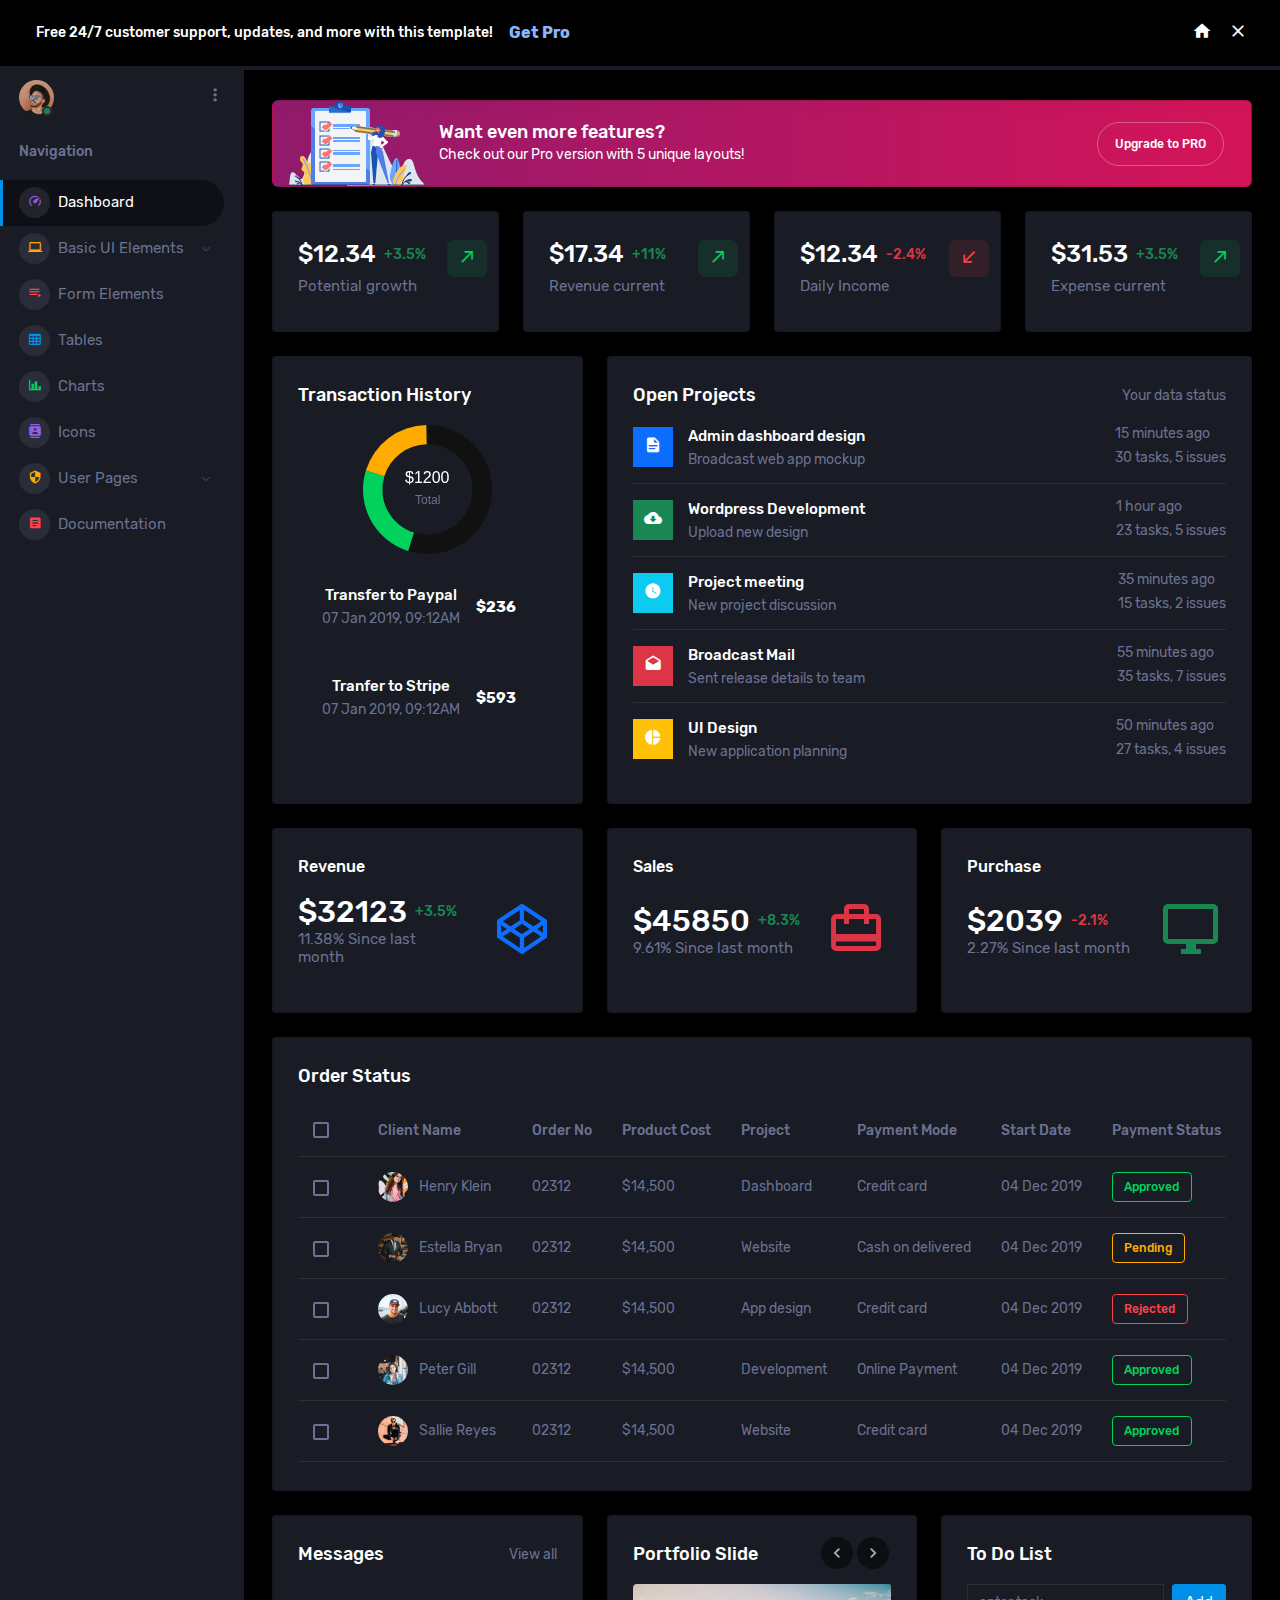
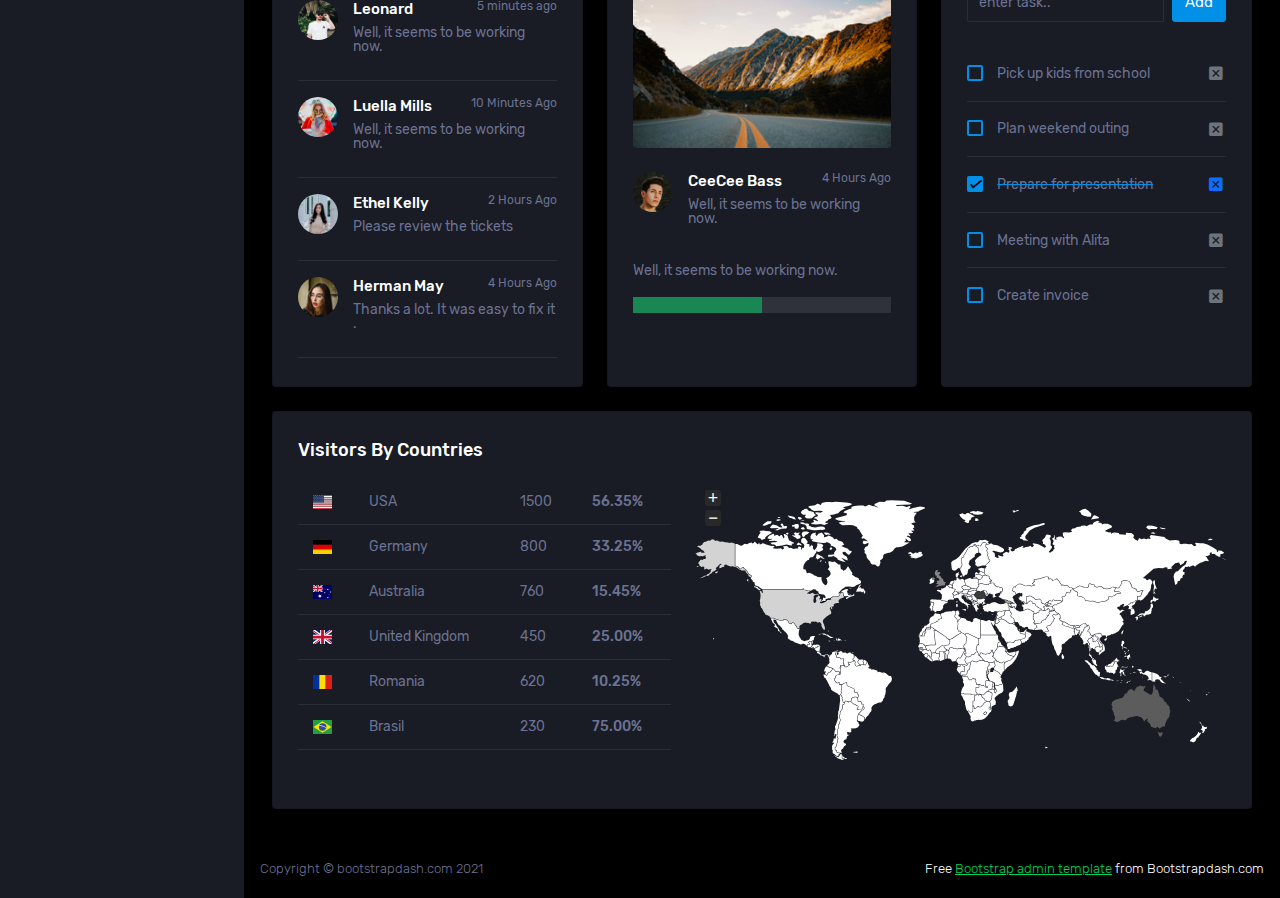
==== commit 28aa0933: "first commit" ====
--- a/public/admin/index.html
+++ b/public/admin/index.html
@@ -56,10 +56,10 @@
                   <img class="img-xs rounded-circle " src="assets/images/faces/face15.jpg" alt="">
                   <span class="count bg-success"></span>
                 </div>
-                <div class="profile-name">
+                <!-- <div class="profile-name">
                   <h5 class="mb-0 font-weight-normal">Henry Klein</h5>
                   <span>Gold Member</span>
-                </div>
+                </div> -->
               </div>
               <a href="#" id="profile-dropdown" data-bs-toggle="dropdown"><i class="mdi mdi-dots-vertical"></i></a>
               <div class="dropdown-menu dropdown-menu-right sidebar-dropdown preview-list" aria-labelledby="profile-dropdown">
